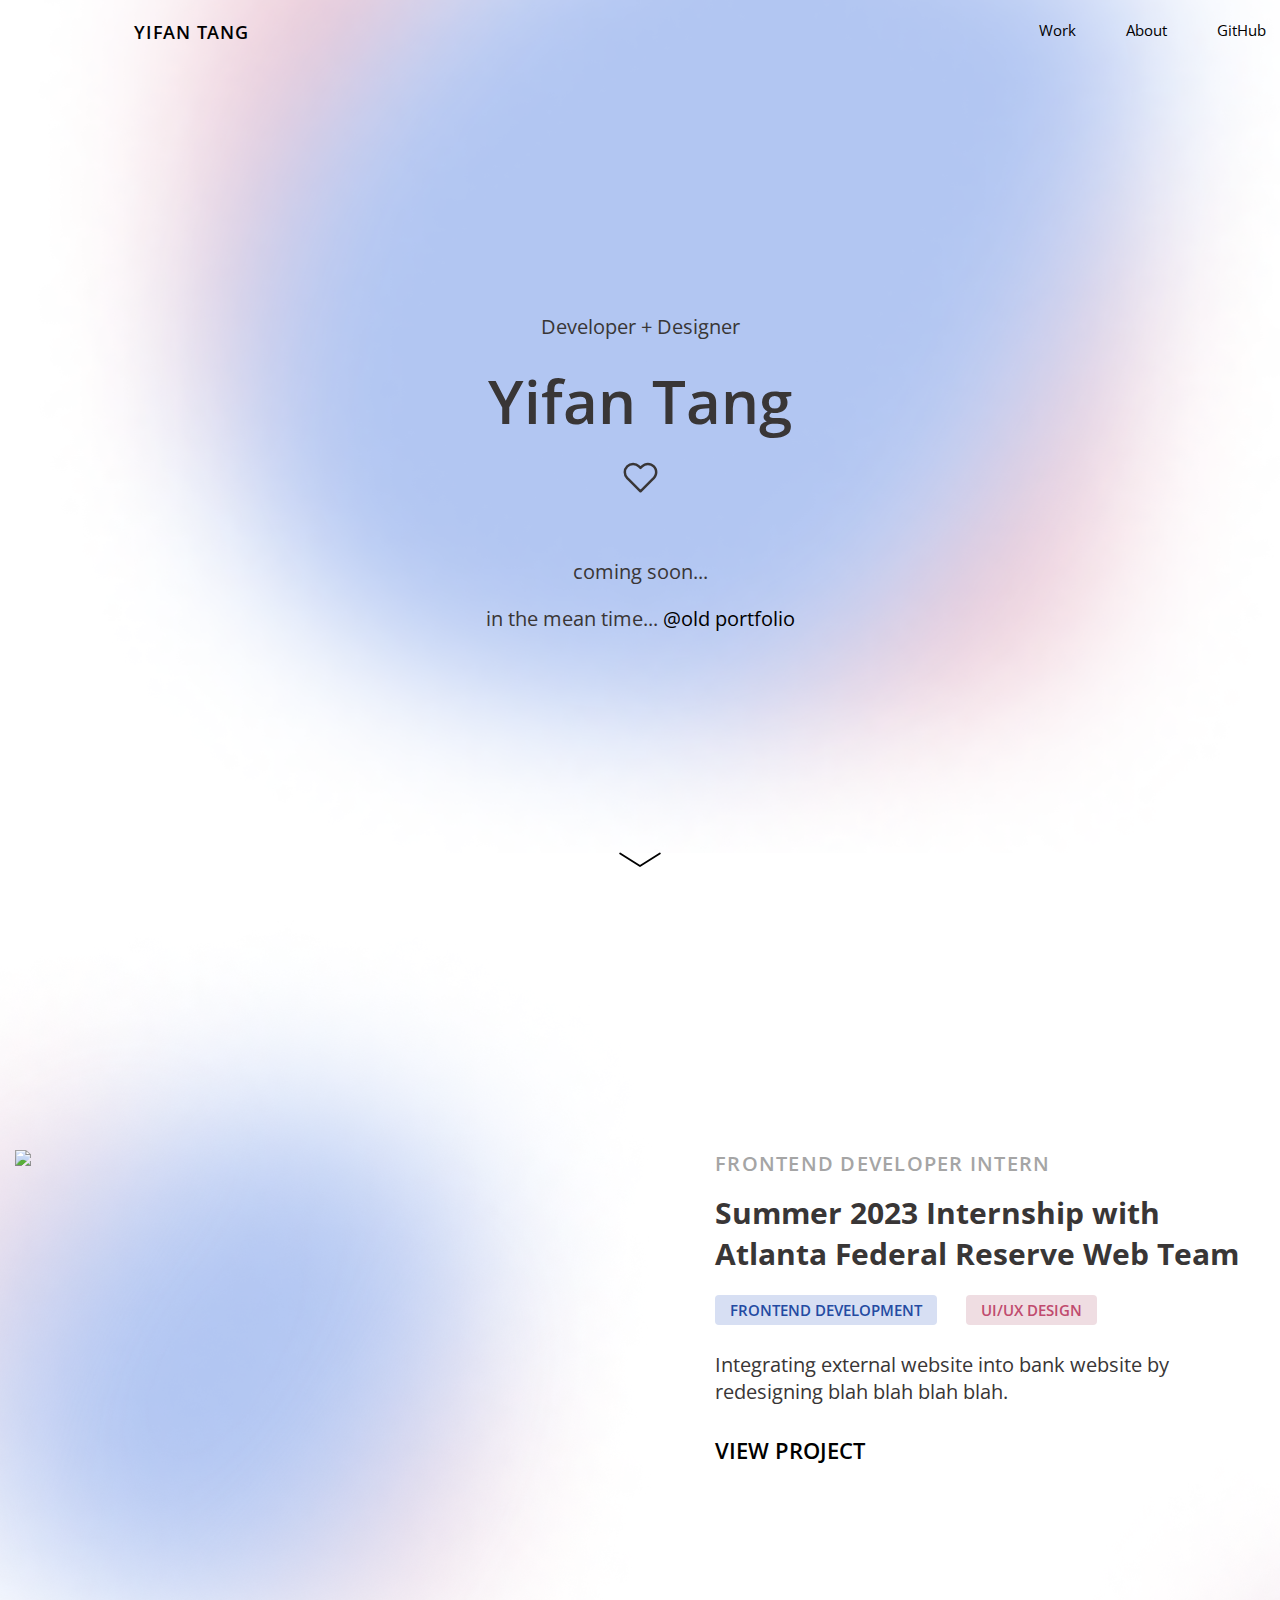
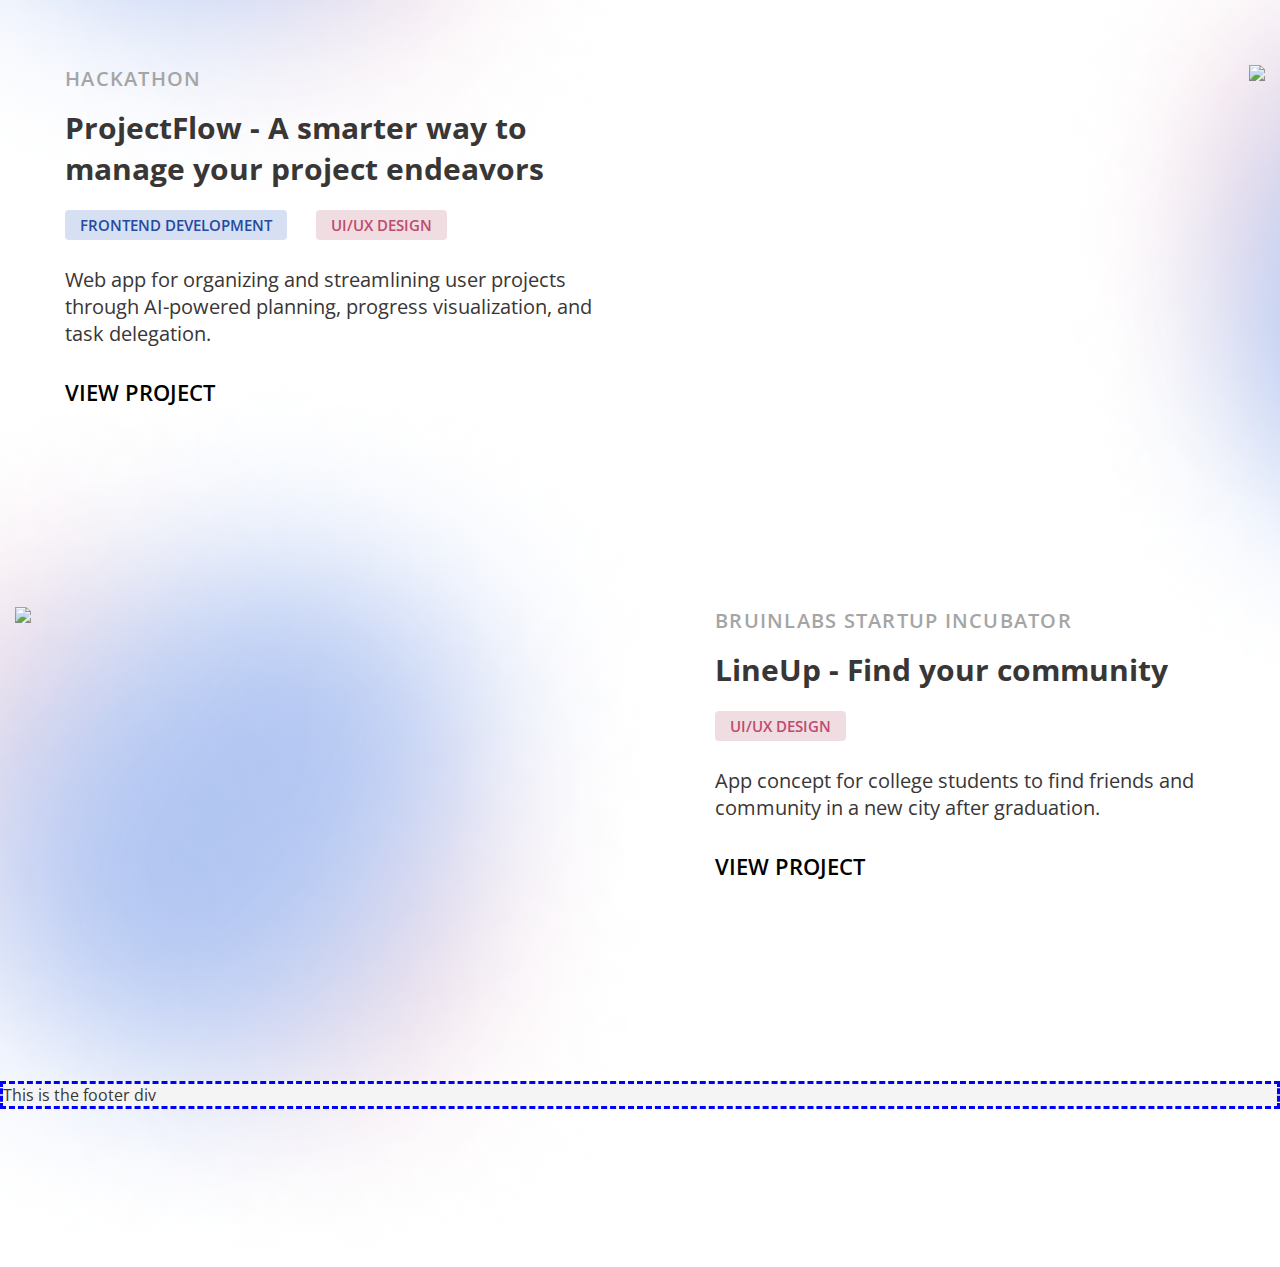
==== index.html @ b5b1c089 "Progress from RNY coffee work session" ====
<!DOCTYPE html>
<html lang="en">
  <head>
    <meta charset="utf-8" />
    <title>Yifan Tang &ndash; Portfolio</title>
    <link rel="stylesheet" href="/styles/global.css" />
    <link rel="stylesheet" href="/styles/index.css" />
    <link rel="preconnect" href="https://fonts.googleapis.com" />
    <link rel="preconnect" href="https://fonts.gstatic.com" crossorigin />
    <link
      href="https://fonts.googleapis.com/css2?family=Open+Sans:ital,wght@0,400;0,600;0,700;1,400;1,600;1,700&display=swap"
      rel="stylesheet"
    />
    <script src="scripts/index.js" defer></script>
  </head>
  <body>
    <header>
      <div id="header-full-name-div">
        <a href="">YIFAN TANG</a>
      </div>
      <nav id="header-nav">
        <a href="#work-section" class="js-scroll-link">Work</a>
        <a href="about.html">About</a>
        <a href="https://github.com/yifan441" target="_blank" rel="noopener">GitHub</a>
      </nav>
    </header>

    <main>
      <section id="landing-section">
        <div>
          <p>Developer + Designer</p>
          <p>Yifan Tang</p>
          <svg
            xmlns="http://www.w3.org/2000/svg"
            width="35"
            height="31"
            viewBox="0 0 35 31"
            fill="none"
          >
            <path
              d="M30.7604 4.3589C29.9943 3.59241 29.0846 2.98437 28.0835 2.56953C27.0823 2.15468 26.0092 1.94116 24.9254 1.94116C23.8417 1.94116 22.7686 2.15468 21.7674 2.56953C20.7662 2.98437 19.8566 3.59241 19.0904 4.3589L17.5004 5.9489L15.9104 4.3589C14.3629 2.81136 12.264 1.94196 10.0754 1.94196C7.88687 1.94196 5.78796 2.81136 4.24042 4.3589C2.69288 5.90644 1.82349 8.00535 1.82349 10.1939C1.82349 12.3824 2.69288 14.4814 4.24042 16.0289L5.83042 17.6189L17.5004 29.2889L29.1704 17.6189L30.7604 16.0289C31.5269 15.2628 32.135 14.3531 32.5498 13.3519C32.9646 12.3507 33.1782 11.2776 33.1782 10.1939C33.1782 9.11017 32.9646 8.03706 32.5498 7.03587C32.135 6.03468 31.5269 5.12503 30.7604 4.3589Z"
              stroke="#393636"
              stroke-width="2.5"
              stroke-linecap="round"
              stroke-linejoin="round"
            />
          </svg>
          <p>coming soon...</p>
          <p>
            in the mean time...
            <a href="https://yifant8.wixsite.com/portfolio" target="_blank">@old portfolio</a>
          </p>
        </div>
        <svg
          id="down-caret"
          xmlns="http://www.w3.org/2000/svg"
          width="60"
          height="60"
          viewBox="0 0 130 130"
          fill="none"
        >
          <path
            d="M22 51L65 78.041L108 51"
            stroke="black"
            stroke-width="4"
            stroke-linecap="round"
            stroke-linejoin="round"
          />
        </svg>
      </section>
      <section id="work-section">
        <!-- TODO: add a scroll back to top button -->
        <div class="project">
          <div class="project__image">
            <img src="https://fakeimg.pl/450x450/D9D9D9/909090" />
            <img src="assets/images/mini-landing-gradient.png" class="mini-gradient" />
          </div>
          <div class="project__description">
            <p>FRONTEND DEVELOPER INTERN</p>
            <h1>Summer 2023 Internship with Atlanta Federal Reserve Web Team</h1>
            <div class="attributes">
              <div class="attribute-tag purple">FRONTEND DEVELOPMENT</div>
              <div class="attribute-tag pink">UI/UX DESIGN</div>
            </div>
            <p>
              Integrating external website into bank website by redesigning blah blah blah blah.
            </p>
            <a href="" class="view-project-btn">VIEW PROJECT</a>
          </div>
        </div>
        <div class="project right">
          <div class="project__description">
            <p>HACKATHON</p>
            <h1>ProjectFlow - A smarter way to manage your project endeavors</h1>
            <div class="attributes">
              <div class="attribute-tag purple">FRONTEND DEVELOPMENT</div>
              <div class="attribute-tag pink">UI/UX DESIGN</div>
            </div>
            <p>
              Web app for organizing and streamlining user projects through AI-powered planning,
              progress visualization, and task delegation.
            </p>
            <a href="" class="view-project-btn">VIEW PROJECT</a>
          </div>
          <div class="project__image">
            <img src="https://fakeimg.pl/450x450/D9D9D9/909090" />
            <img src="assets/images/mini-landing-gradient.png" class="mini-gradient" />
          </div>
        </div>
        <div class="project">
          <div class="project__image">
            <img src="https://fakeimg.pl/450x450/D9D9D9/909090" />
            <img src="assets/images/mini-landing-gradient.png" class="mini-gradient" />
          </div>
          <div class="project__description">
            <p>BRUINLABS STARTUP INCUBATOR</p>
            <h1>LineUp - Find your community</h1>
            <div class="attributes">
              <div class="attribute-tag pink">UI/UX DESIGN</div>
            </div>
            <p>
              App concept for college students to find friends and community in a new city after
              graduation.
            </p>
            <a href="" class="view-project-btn">VIEW PROJECT</a>
          </div>
        </div>
      </section>
    </main>
    <footer>
      <div>This is the footer div</div>
    </footer>
  </body>
</html>
---- styles/global.css ----
/* || GENERAL STYLES */

a {
  text-decoration-color: transparent;
  text-underline-offset: 5px;
  color: black;
}

body {
  margin: 0;
  font-family: 'Open Sans', sans-serif;
  color: #393636;
}

img {
  display: block;
}

/* || LANDING IMAGE*/

body {
  /* background image */
  background-repeat: no-repeat;
  background-size: 100% auto;

  /* TODO: add media query for when screen size increases */

  /* Flex Container */
  display: flex;
  flex-direction: column;
}

/* || LANDING SECTION */

#landing-section {
  /* ensures landing section is always the same height as the screen */
  height: 95vh;
  box-sizing: border-box;
  margin-bottom: 200px;

  display: flex;
  flex-direction: column;
  justify-content: center;
  align-items: center;

  text-align: center;

  @media screen and (min-width: 1505px) {
    margin-bottom: 450px;
  }
}

/* || HEADER */

header {
  /* flex container */
  display: flex;
  justify-content: space-around;
  padding: 20px;
  font-size: 18px;

  height: 5vh;
  box-sizing: border-box;
  width: 1400px;
  margin-left: auto;
  margin-right: auto;
}

#header-full-name-div {
  margin-right: 40vw;
  font-weight: 600; /*idk if I want it slightly bolded*/
  letter-spacing: 0.75px;
}

#header-nav {
  display: flex;
  flex-direction: row;
}

#header-nav > a {
  margin-left: 50px;
  font-size: 15px;
  transition: text-decoration 0.4s ease;
}

#header-nav > a:hover {
  text-decoration-color: black;
}

/* || FOOTER */

footer {
  background-color: rgb(244, 244, 244);
  /* margin-top: auto; */
}

/* || MINI GRADIENT */

.mini-gradient {
  position: absolute;
  z-index: -1; /* Place the second image behind the container */
}
---- styles/index.css ----
/* || FOR TESTING PURPOSES ONLY */

/* header {
  border-style: dashed;
  border-color: blue;
}

header > div,
header > nav {
  border-style: dashed;
  border-color: green;
}

nav > a {
  border-style: dashed;
  border-color: yellow;
}

main {
  border-style: dashed;
  border-color: blue;
}

main > section {
  border-style: dashed;
  border-color: green;
}

#landing-section > div {
  border-style: dashed;
  border-color: yellow;
}

#landing-section > div > p {
  border-style: dashed;
  border-color: blue;
}

#landing-section > svg {
  border-style: dashed;
  border-color: yellow;
} */

footer {
  border-style: dashed;
  border-color: blue;
}

/* || LANDING IMAGE */
body {
  background-image: url(/assets/images/landing-gradient.png);
}

/* || LANDING SECTION */

#landing-section p {
  margin: 0;
  padding: 10px;
}

#landing-section svg {
  padding: 10px;
}

#landing-section > div > p:first-child {
  font-size: 20px;
  /* font-weight: 600; */
}

#landing-section > div > p:nth-child(2) {
  font-size: 60px;
  font-weight: 600;
}

#down-caret {
  position: absolute;
  bottom: 0%;
}

#landing-section > div > p:nth-child(4) {
  font-size: 20px;
  font-weight: 400;
  margin-top: 40px;
}
#landing-section > div > p:nth-child(5) {
  font-size: 20px;
  font-weight: 400;
}

#landing-section > div > p > a {
  font-size: 20px;
  font-weight: 400;
  text-underline-offset: 10px;
  transition: color, text-decoration 0.4s ease;
}

#landing-section > div > p > a:hover {
  text-decoration-color: rgba(0, 0, 0, 0.255);
  color: rgba(0, 0, 0, 0.69);
}

/* || WORK SECTION */

#work-section {
  padding-top: 50px;
}

.project {
  width: 1250px;
  display: flex;
  justify-content: space-between;
  margin-left: auto;
  margin-right: auto;

  margin-bottom: 200px;
  position: relative;
}

.project__image {
  position: relative;
  overflow: visible;
}

.project .mini-gradient {
  top: -240px; /* Adjust position as needed */
  left: -250px; /* Adjust position as needed */
  width: 900px; /* Adjust width as needed */
  height: 900px; /* Adjust height as needed */
}

.right .mini-gradient {
  left: -190px; /* Adjust position as needed */
  width: 750px; /* Adjust width as needed */
}

.project__description {
  width: 550px;
  display: flex;
  flex-direction: column;
  justify-content: center;
}

.right .project__description {
  padding-left: 50px;
}

.project__description > p:nth-of-type(1) {
  margin: 0 0 15px 0;

  color: #a5a5a5;
  font-size: 20px;
  font-weight: 600;
  letter-spacing: 1.25px;
}

.project__description > h1 {
  margin: 0 0 25px 0;

  font-size: 30px;
  font-weight: 700;
}

.attributes {
  margin-bottom: 30px;
}

.attribute-tag {
  width: auto;
  height: 45px;
  display: inline;
  padding: 5px 15px;
  margin-right: 25px;

  border-radius: 4px;

  font-family: 'Open Sans';
  font-size: 15px;
  font-style: normal;
  font-weight: 600;
  line-height: normal;
}

.attribute-tag.purple {
  color: #244ba2;
  background: #d7dff3;
}

.attribute-tag.pink {
  color: #c04b6e;
  background: #efdde2;
}

.project__description > p:nth-of-type(2) {
  margin: 0 0 30px 0;
  font-size: 20px;
}

.view-project-btn {
  font-size: 22px;
  font-weight: 600;
}

.view-project-btn:hover {
  text-decoration-color: rgba(19, 52, 121, 0.5);
  color: rgba(19, 52, 121, 0.69);
  transition: color, text-decoration 0.4s ease;
}
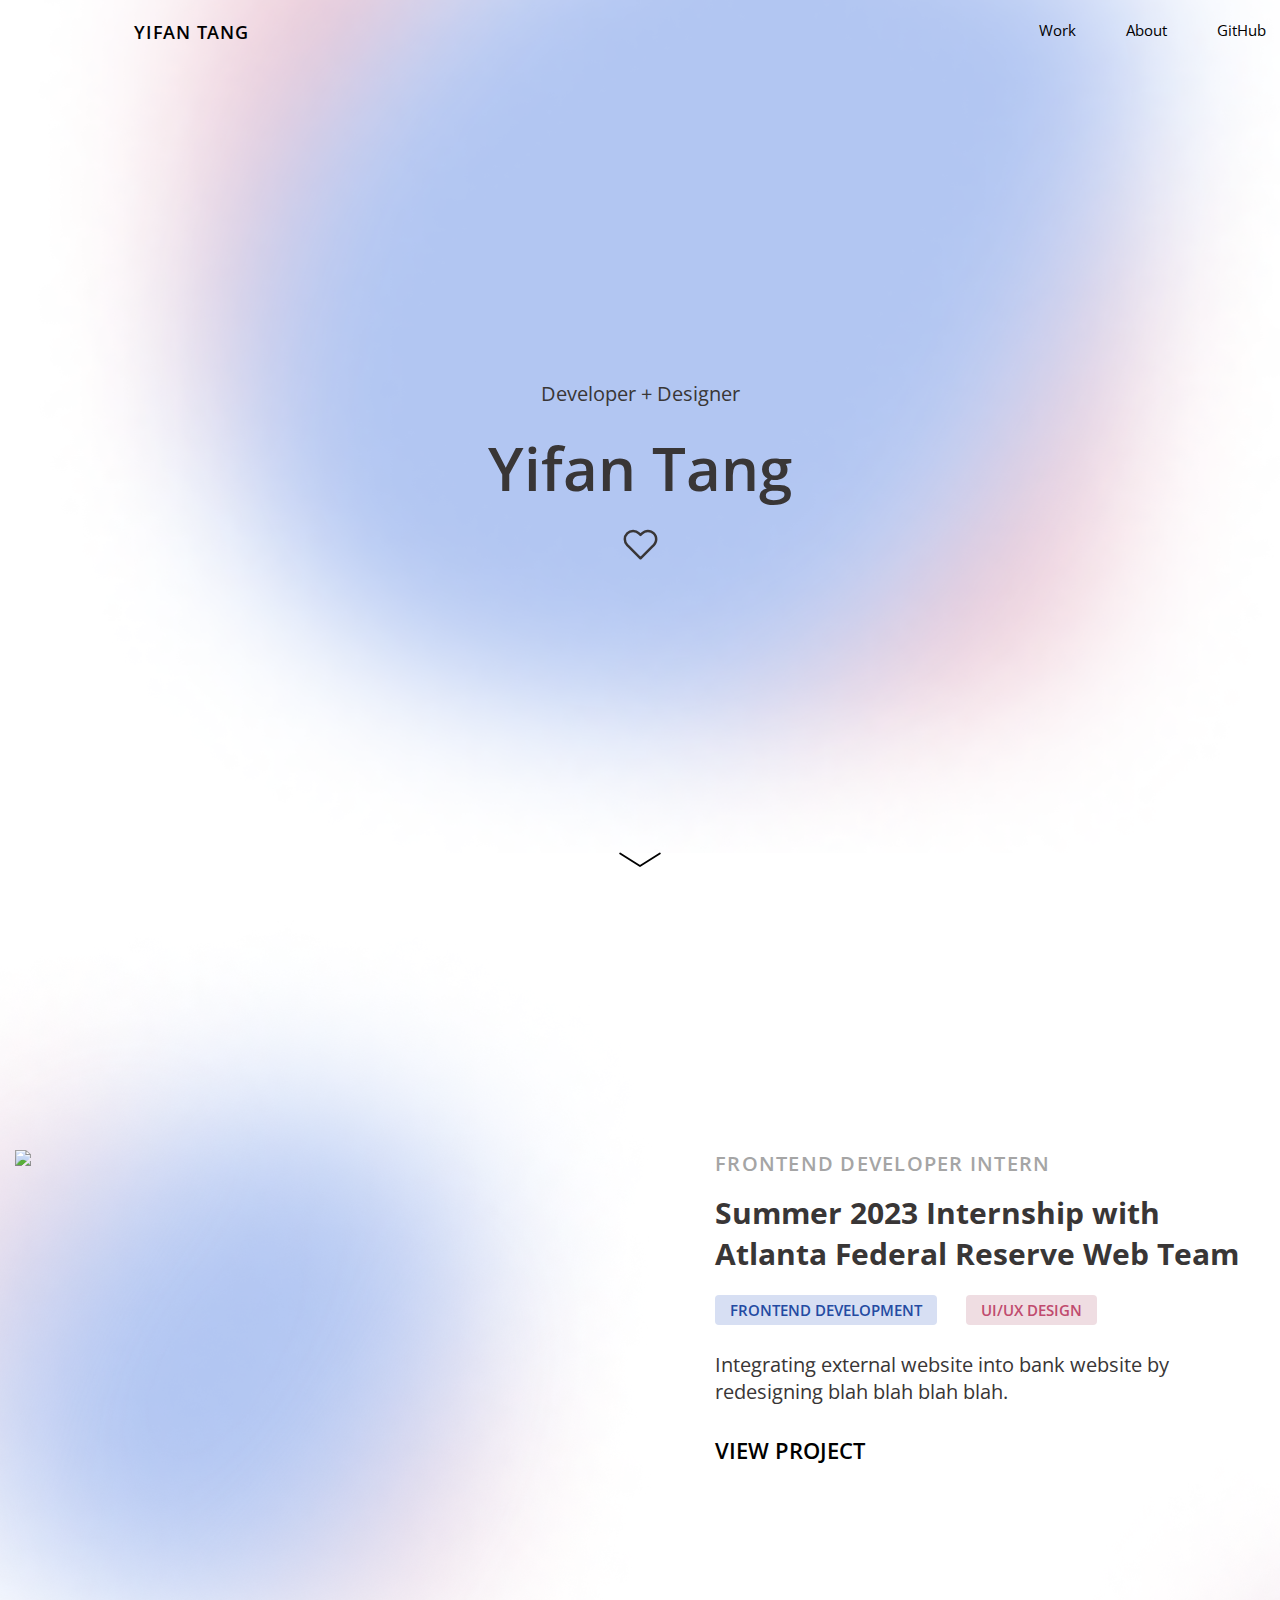
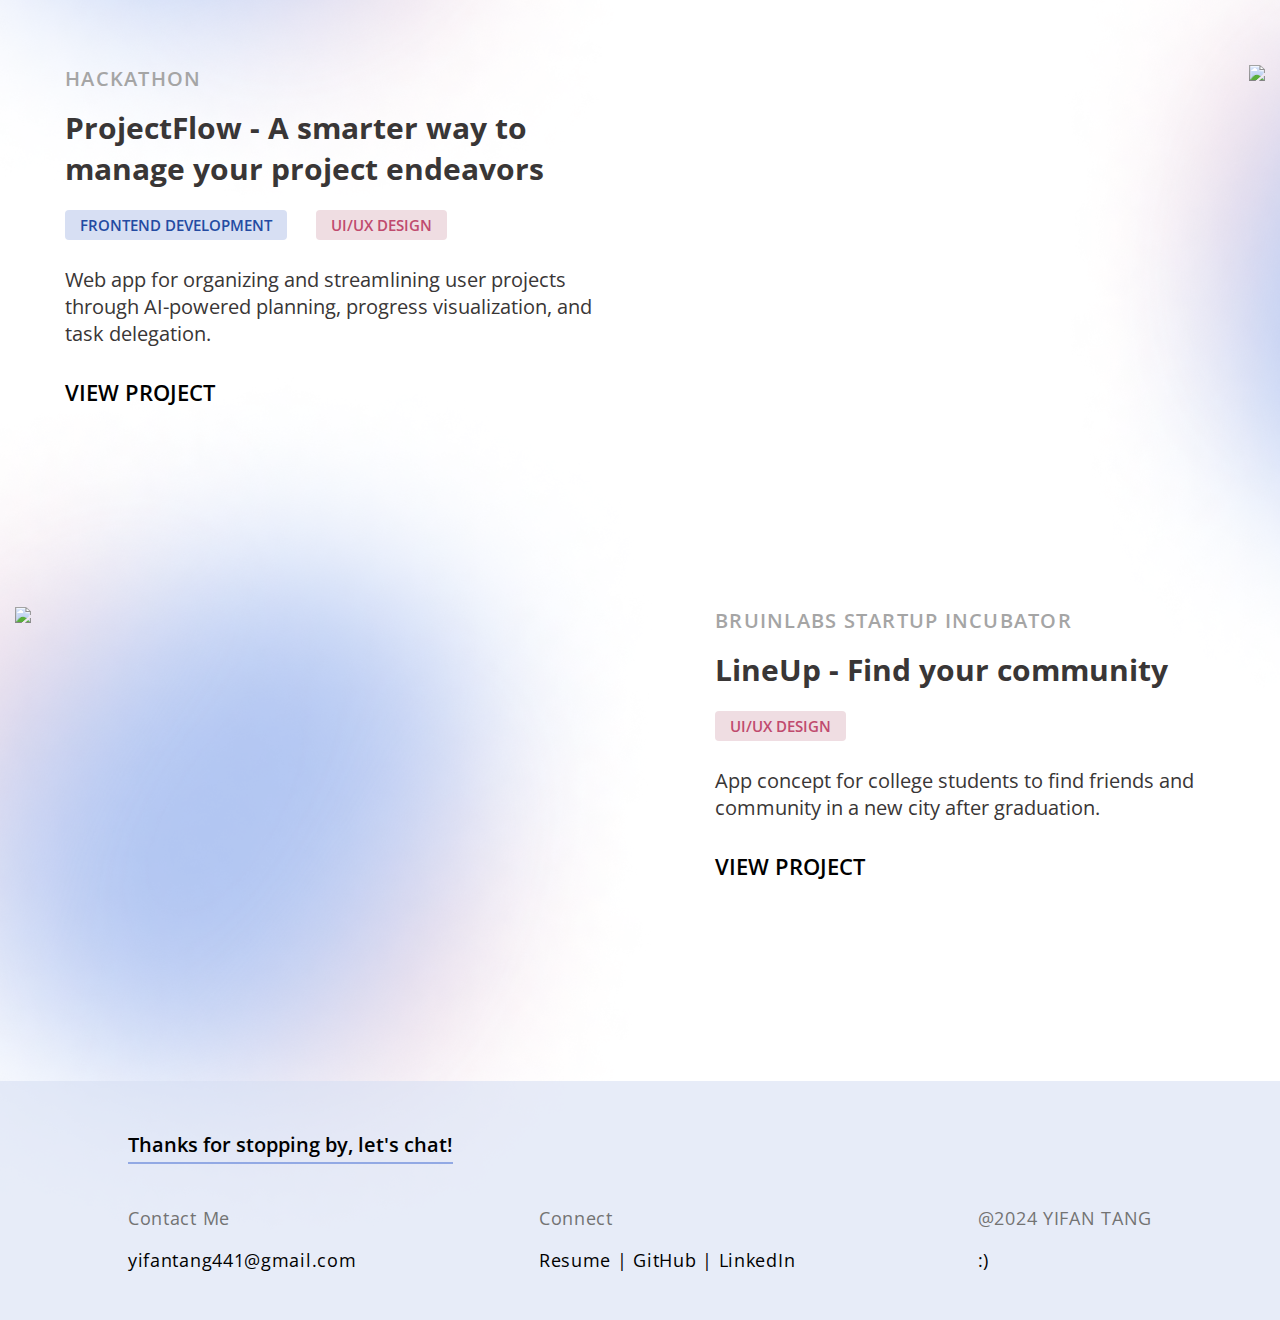
==== commit d0614ac2: "Added footer" ====
--- a/index.html
+++ b/index.html
@@ -16,7 +16,7 @@
   <body>
     <header>
       <div id="header-full-name-div">
-        <a href="">YIFAN TANG</a>
+        <a href=".">YIFAN TANG</a>
       </div>
       <nav id="header-nav">
         <a href="#work-section" class="js-scroll-link">Work</a>
@@ -45,11 +45,6 @@
               stroke-linejoin="round"
             />
           </svg>
-          <p>coming soon...</p>
-          <p>
-            in the mean time...
-            <a href="https://yifant8.wixsite.com/portfolio" target="_blank">@old portfolio</a>
-          </p>
         </div>
         <svg
           id="down-caret"
@@ -128,7 +123,27 @@
       </section>
     </main>
     <footer>
-      <div>This is the footer div</div>
+      <p>Thanks for stopping by, let's chat!</p>
+      <div class="info-blocks">
+        <div>
+          <p>Contact Me</p>
+          <p>yifantang441@gmail.com</p>
+        </div>
+        <div>
+          <p>Connect</p>
+          <p>
+            <a href="" target="_blank" rel="noopener">Resume</a> |
+            <a href="https://github.com/yifan441" target="_blank" rel="noopener">GitHub</a> |
+            <a href="https://www.linkedin.com/in/yifan-tang/" target="_blank" rel="noopener"
+              >LinkedIn</a
+            >
+          </p>
+        </div>
+        <div>
+          <p>@2024 YIFAN TANG</p>
+          <p>:&#41;</p>
+        </div>
+      </div>
     </footer>
   </body>
 </html>
--- a/styles/global.css
+++ b/styles/global.css
@@ -90,8 +90,53 @@
 /* || FOOTER */
 
 footer {
-  background-color: rgb(244, 244, 244);
-  /* margin-top: auto; */
+  background-color: rgba(215, 223, 243, 0.6);
+  padding: 30px 10% 30px 10%;
+
+  @media screen and (min-width: 1505px) {
+    padding: 0 18% 0 18%;
+  }
+}
+
+footer > p {
+  margin-bottom: 30px;
+
+  color: black;
+  font-size: 20px;
+  font-weight: 600;
+
+  text-decoration: underline;
+  text-decoration-color: #92a9e4;
+  text-decoration-thickness: 2px;
+  text-underline-offset: 10px;
+}
+
+footer .info-blocks {
+  display: flex;
+  justify-content: space-between;
+}
+
+footer .info-blocks > div > p:nth-child(1) {
+  color: #737373;
+  font-size: 18px;
+  font-weight: 400;
+  letter-spacing: 0.7px;
+}
+
+footer .info-blocks > div > p:nth-child(2) {
+  color: #000;
+  font-size: 18px;
+  font-weight: 400;
+  letter-spacing: 0.7px;
+}
+
+footer a {
+  transition: color, text-decoration 0.4s ease;
+}
+
+footer a:hover {
+  text-decoration-color: #92a9e4;
+  color: #6881c1;
 }
 
 /* || MINI GRADIENT */
--- a/styles/index.css
+++ b/styles/index.css
@@ -41,10 +41,10 @@
   border-color: yellow;
 } */
 
-footer {
-  border-style: dashed;
-  border-color: blue;
-}
+/* footer {
+  border-style: dashed;
+  border-color: blue;
+} */
 
 /* || LANDING IMAGE */
 body {
@@ -198,10 +198,11 @@
 .view-project-btn {
   font-size: 22px;
   font-weight: 600;
+
+  transition: color, text-decoration 0.4s ease;
 }
 
 .view-project-btn:hover {
   text-decoration-color: rgba(19, 52, 121, 0.5);
   color: rgba(19, 52, 121, 0.69);
-  transition: color, text-decoration 0.4s ease;
-}
+}
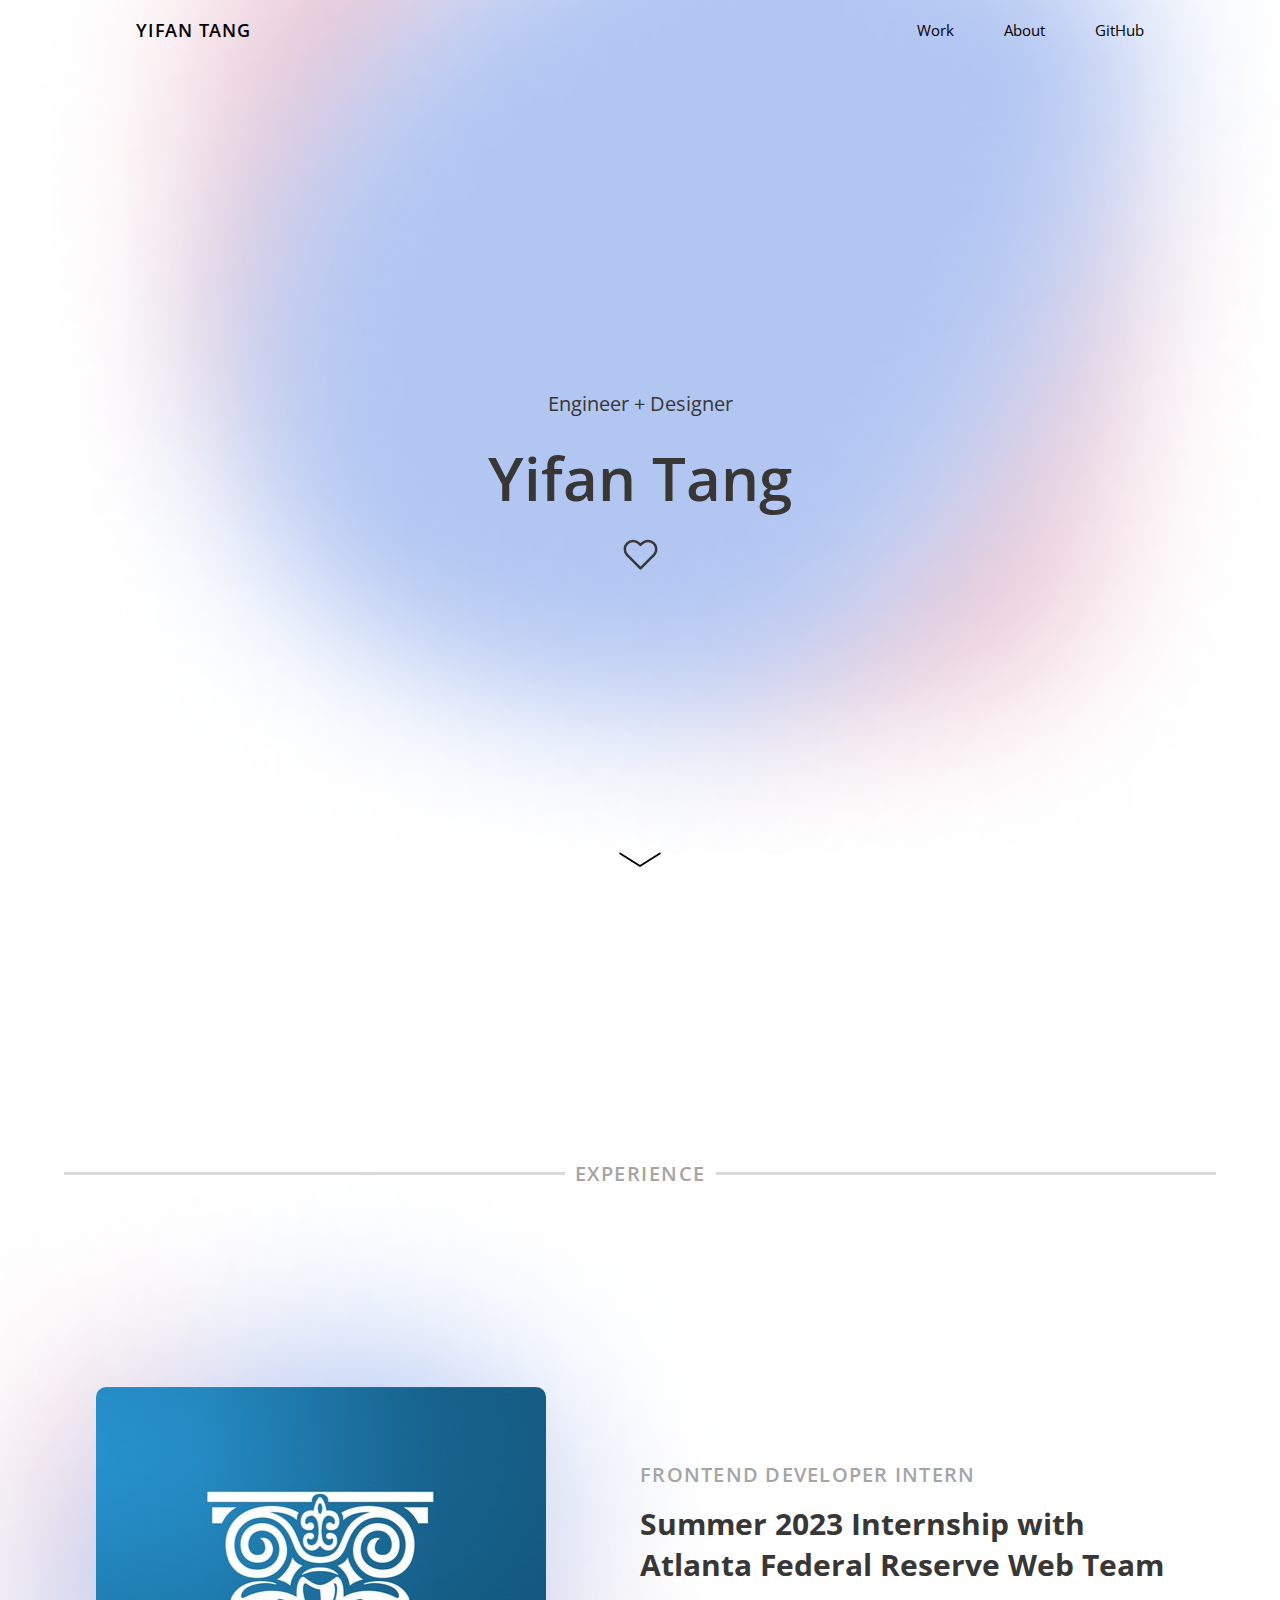
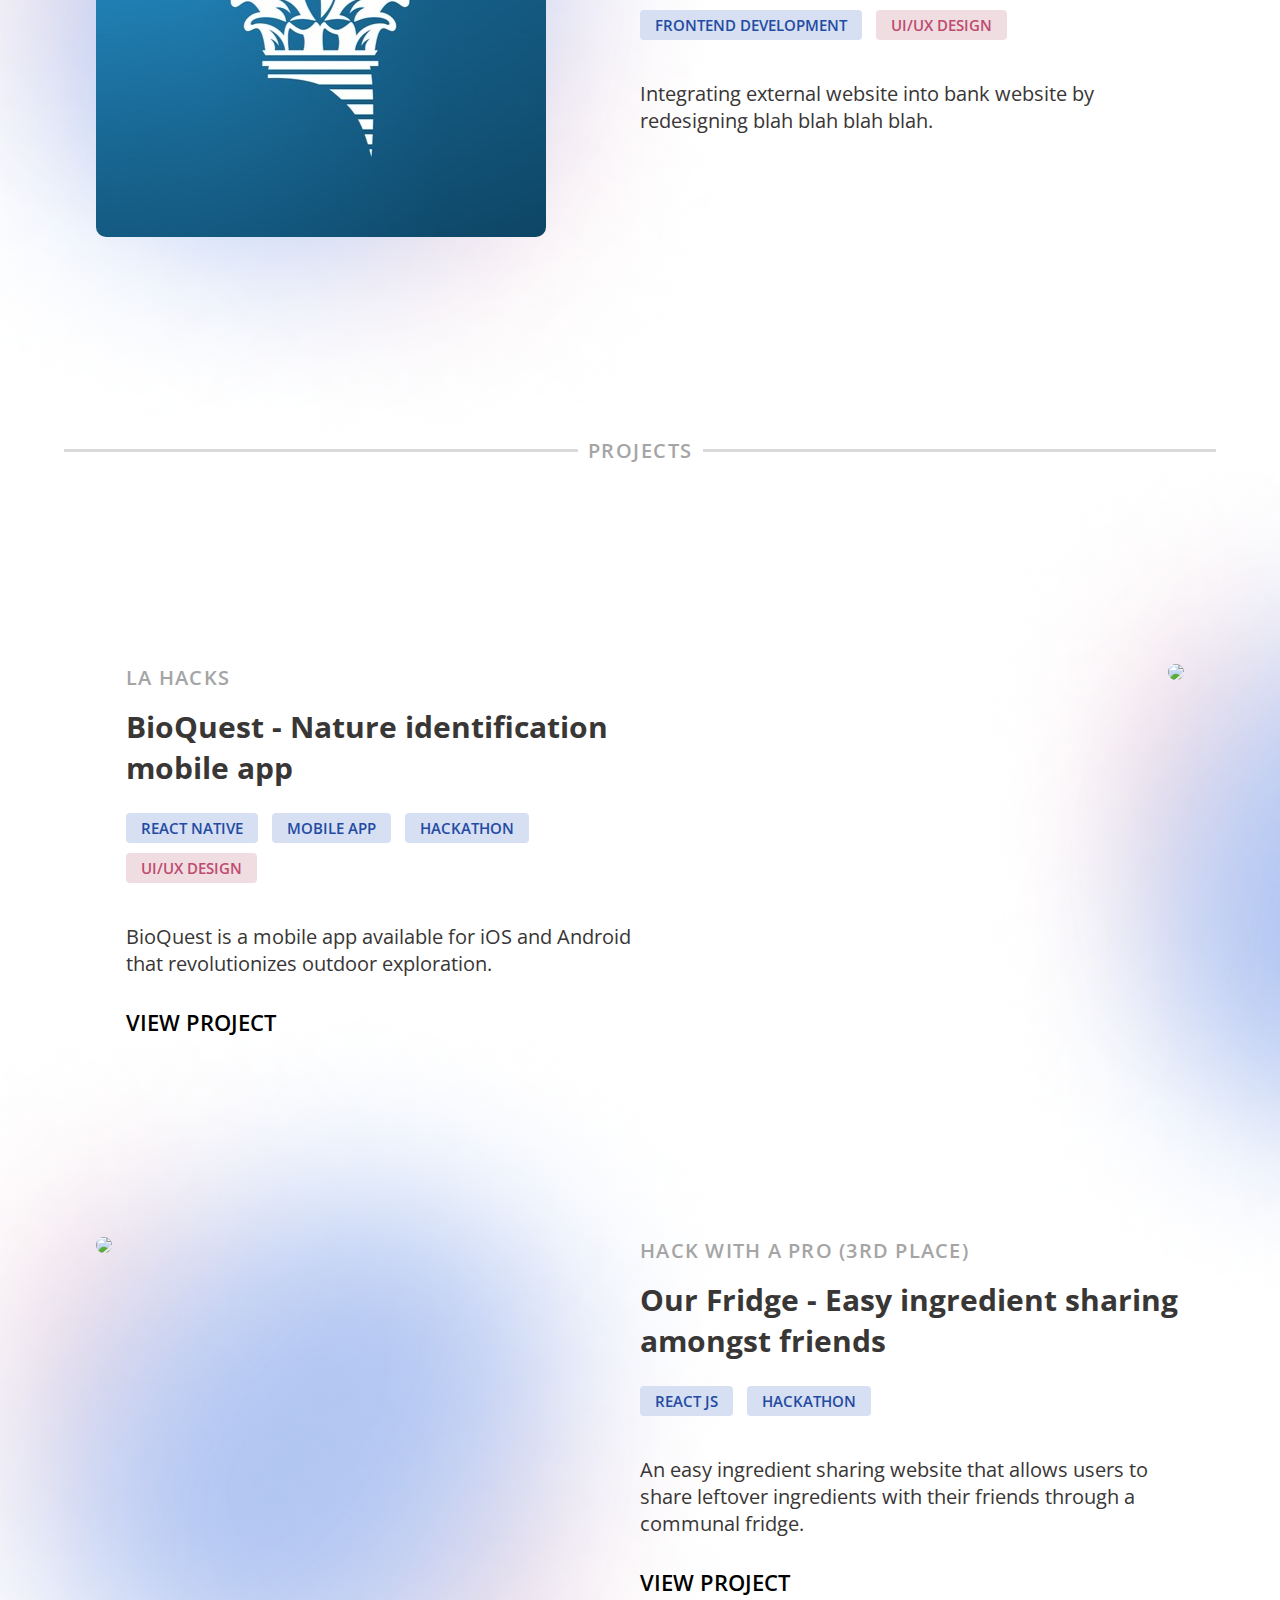
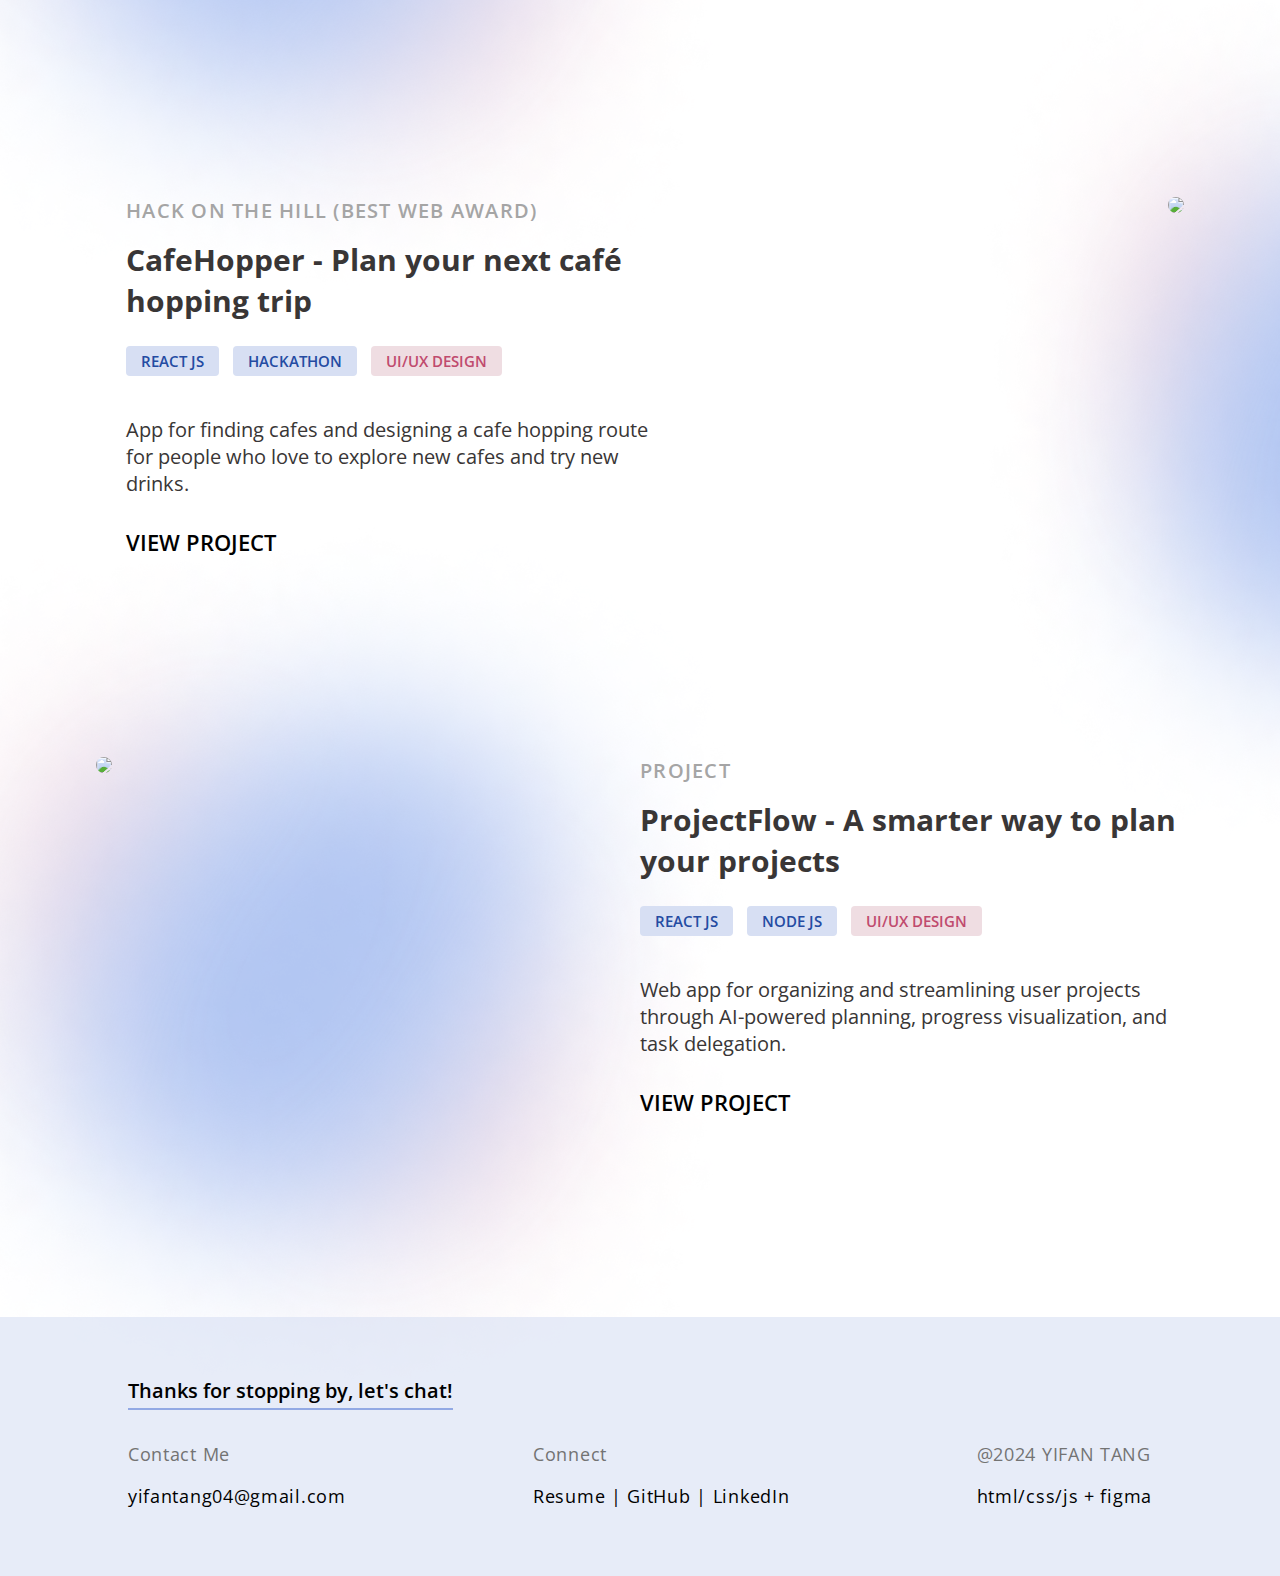
==== commit e8d093c9: "Changes" ====
--- a/index.html
+++ b/index.html
@@ -28,7 +28,7 @@
     <main>
       <section id="landing-section">
         <div>
-          <p>Developer + Designer</p>
+          <p>Engineer + Designer</p>
           <p>Yifan Tang</p>
           <svg
             xmlns="http://www.w3.org/2000/svg"
@@ -65,9 +65,19 @@
       </section>
       <section id="work-section">
         <!-- TODO: add a scroll back to top button -->
+        <div class="word-divider-div">
+          <hr />
+          <span>EXPERIENCE</span>
+          <hr />
+        </div>
         <div class="project">
           <div class="project__image">
-            <img src="https://fakeimg.pl/450x450/D9D9D9/909090" />
+            <img
+              src="assets/images/atlanta-fed-logo.jpg"
+              width="450"
+              height="450"
+              alt="Federal Reserve Bank of Atlanta Logo"
+            />
             <img src="assets/images/mini-landing-gradient.png" class="mini-gradient" />
           </div>
           <div class="project__description">
@@ -80,15 +90,85 @@
             <p>
               Integrating external website into bank website by redesigning blah blah blah blah.
             </p>
-            <a href="" class="view-project-btn">VIEW PROJECT</a>
-          </div>
+            <!-- <a href="" class="view-project-btn">VIEW PROJECT</a> -->
+          </div>
+        </div>
+        <div class="word-divider-div">
+          <hr />
+          <span>PROJECTS</span>
+          <hr />
         </div>
         <div class="project right">
           <div class="project__description">
-            <p>HACKATHON</p>
-            <h1>ProjectFlow - A smarter way to manage your project endeavors</h1>
-            <div class="attributes">
-              <div class="attribute-tag purple">FRONTEND DEVELOPMENT</div>
+            <p>LA HACKS</p>
+            <h1>BioQuest - Nature identification mobile app</h1>
+            <div class="attributes">
+              <div class="attribute-tag purple">REACT NATIVE</div>
+              <div class="attribute-tag purple">MOBILE APP</div>
+              <div class="attribute-tag purple">HACKATHON</div>
+              <div class="attribute-tag pink">UI/UX DESIGN</div>
+            </div>
+            <p>
+              BioQuest is a mobile app available for iOS and Android that revolutionizes outdoor
+              exploration.
+            </p>
+            <a href="" class="view-project-btn">VIEW PROJECT</a>
+          </div>
+          <div class="project__image">
+            <img src="https://fakeimg.pl/450x450/D9D9D9/909090" />
+            <img src="assets/images/mini-landing-gradient.png" class="mini-gradient" />
+          </div>
+        </div>
+        <div class="project">
+          <div class="project__image">
+            <img src="https://fakeimg.pl/450x450/D9D9D9/909090" />
+            <img src="assets/images/mini-landing-gradient.png" class="mini-gradient" />
+          </div>
+          <div class="project__description">
+            <p>HACK WITH A PRO (3RD PLACE)</p>
+            <h1>Our Fridge - Easy ingredient sharing amongst friends</h1>
+            <div class="attributes">
+              <div class="attribute-tag purple">REACT JS</div>
+              <div class="attribute-tag purple">HACKATHON</div>
+            </div>
+            <p>
+              An easy ingredient sharing website that allows users to share leftover ingredients
+              with their friends through a communal fridge.
+            </p>
+            <a href="" class="view-project-btn">VIEW PROJECT</a>
+          </div>
+        </div>
+        <div class="project right">
+          <div class="project__description">
+            <p>HACK ON THE HILL (BEST WEB AWARD)</p>
+            <h1>CafeHopper - Plan your next café hopping trip</h1>
+            <div class="attributes">
+              <div class="attribute-tag purple">REACT JS</div>
+              <div class="attribute-tag purple">HACKATHON</div>
+              <div class="attribute-tag pink">UI/UX DESIGN</div>
+            </div>
+            <p>
+              App for finding cafes and designing a cafe hopping route for people who love to
+              explore new cafes and try new drinks.
+            </p>
+            <a href="" class="view-project-btn">VIEW PROJECT</a>
+          </div>
+          <div class="project__image">
+            <img src="https://fakeimg.pl/450x450/D9D9D9/909090" />
+            <img src="assets/images/mini-landing-gradient.png" class="mini-gradient" />
+          </div>
+        </div>
+        <div class="project">
+          <div class="project__image">
+            <img src="https://fakeimg.pl/450x450/D9D9D9/909090" />
+            <img src="assets/images/mini-landing-gradient.png" class="mini-gradient" />
+          </div>
+          <div class="project__description">
+            <p>PROJECT</p>
+            <h1>ProjectFlow - A smarter way to plan your projects</h1>
+            <div class="attributes">
+              <div class="attribute-tag purple">REACT JS</div>
+              <div class="attribute-tag purple">NODE JS</div>
               <div class="attribute-tag pink">UI/UX DESIGN</div>
             </div>
             <p>
@@ -97,16 +177,8 @@
             </p>
             <a href="" class="view-project-btn">VIEW PROJECT</a>
           </div>
-          <div class="project__image">
-            <img src="https://fakeimg.pl/450x450/D9D9D9/909090" />
-            <img src="assets/images/mini-landing-gradient.png" class="mini-gradient" />
-          </div>
-        </div>
-        <div class="project">
-          <div class="project__image">
-            <img src="https://fakeimg.pl/450x450/D9D9D9/909090" />
-            <img src="assets/images/mini-landing-gradient.png" class="mini-gradient" />
-          </div>
+        </div>
+        <!-- <div class="project right">
           <div class="project__description">
             <p>BRUINLABS STARTUP INCUBATOR</p>
             <h1>LineUp - Find your community</h1>
@@ -119,7 +191,11 @@
             </p>
             <a href="" class="view-project-btn">VIEW PROJECT</a>
           </div>
-        </div>
+          <div class="project__image">
+            <img src="https://fakeimg.pl/450x450/D9D9D9/909090" />
+            <img src="assets/images/mini-landing-gradient.png" class="mini-gradient" />
+          </div>
+        </div> -->
       </section>
     </main>
     <footer>
@@ -127,7 +203,7 @@
       <div class="info-blocks">
         <div>
           <p>Contact Me</p>
-          <p>yifantang441@gmail.com</p>
+          <p>yifantang04@gmail.com</p>
         </div>
         <div>
           <p>Connect</p>
@@ -141,7 +217,7 @@
         </div>
         <div>
           <p>@2024 YIFAN TANG</p>
-          <p>:&#41;</p>
+          <p>html/css/js + figma</p>
         </div>
       </div>
     </footer>
--- a/styles/global.css
+++ b/styles/global.css
@@ -56,14 +56,19 @@
   /* flex container */
   display: flex;
   justify-content: space-around;
-  padding: 20px;
+  align-items: center;
+  box-sizing: border-box;
+
+  height: 5vh;
+  width: 90%;
+  max-width: 1400px;
+  padding: 25px 20px;
+  margin: 5px auto 0 auto;
+
   font-size: 18px;
 
-  height: 5vh;
-  box-sizing: border-box;
-  width: 1400px;
-  margin-left: auto;
-  margin-right: auto;
+  /* background: rgba(255, 255, 255, 0.4); */
+  border-radius: 10px;
 }
 
 #header-full-name-div {
@@ -99,8 +104,6 @@
 }
 
 footer > p {
-  margin-bottom: 30px;
-
   color: black;
   font-size: 20px;
   font-weight: 600;
@@ -111,9 +114,14 @@
   text-underline-offset: 10px;
 }
 
+footer > p {
+  margin-top: 30px;
+}
+
 footer .info-blocks {
   display: flex;
   justify-content: space-between;
+  margin-bottom: 20px;
 }
 
 footer .info-blocks > div > p:nth-child(1) {
--- a/styles/index.css
+++ b/styles/index.css
@@ -105,20 +105,49 @@
   padding-top: 50px;
 }
 
+.word-divider-div {
+  display: flex;
+  align-items: center;
+  width: 90%;
+  max-width: 1600px;
+  margin: 0 auto 0 auto;
+  gap: 10px;
+}
+
+.word-divider-div > hr {
+  flex-grow: 1;
+  border: 0;
+  border-top: 3px solid #dadada;
+}
+
+.word-divider-div span {
+  color: #a5a5a5;
+  font-size: 20px;
+  font-weight: 600;
+  letter-spacing: 1.5px;
+}
+
 .project {
-  width: 1250px;
+  width: 85%;
+  max-width: 1250px;
   display: flex;
   justify-content: space-between;
-  margin-left: auto;
-  margin-right: auto;
-
-  margin-bottom: 200px;
+
+  margin: 0 auto 200px auto;
   position: relative;
+}
+
+.word-divider-div + .project {
+  margin: 200px auto 200px auto;
 }
 
 .project__image {
   position: relative;
   overflow: visible;
+}
+
+.project__image > img {
+  border-radius: 10px;
 }
 
 .project .mini-gradient {
@@ -134,14 +163,15 @@
 }
 
 .project__description {
-  width: 550px;
+  width: 50%;
+  max-width: 650px;
   display: flex;
   flex-direction: column;
   justify-content: center;
 }
 
 .right .project__description {
-  padding-left: 50px;
+  padding-left: 30px;
 }
 
 .project__description > p:nth-of-type(1) {
@@ -166,10 +196,10 @@
 
 .attribute-tag {
   width: auto;
-  height: 45px;
-  display: inline;
+  height: auto;
+  display: inline-block;
   padding: 5px 15px;
-  margin-right: 25px;
+  margin: auto 10px 10px auto;
 
   border-radius: 4px;
 
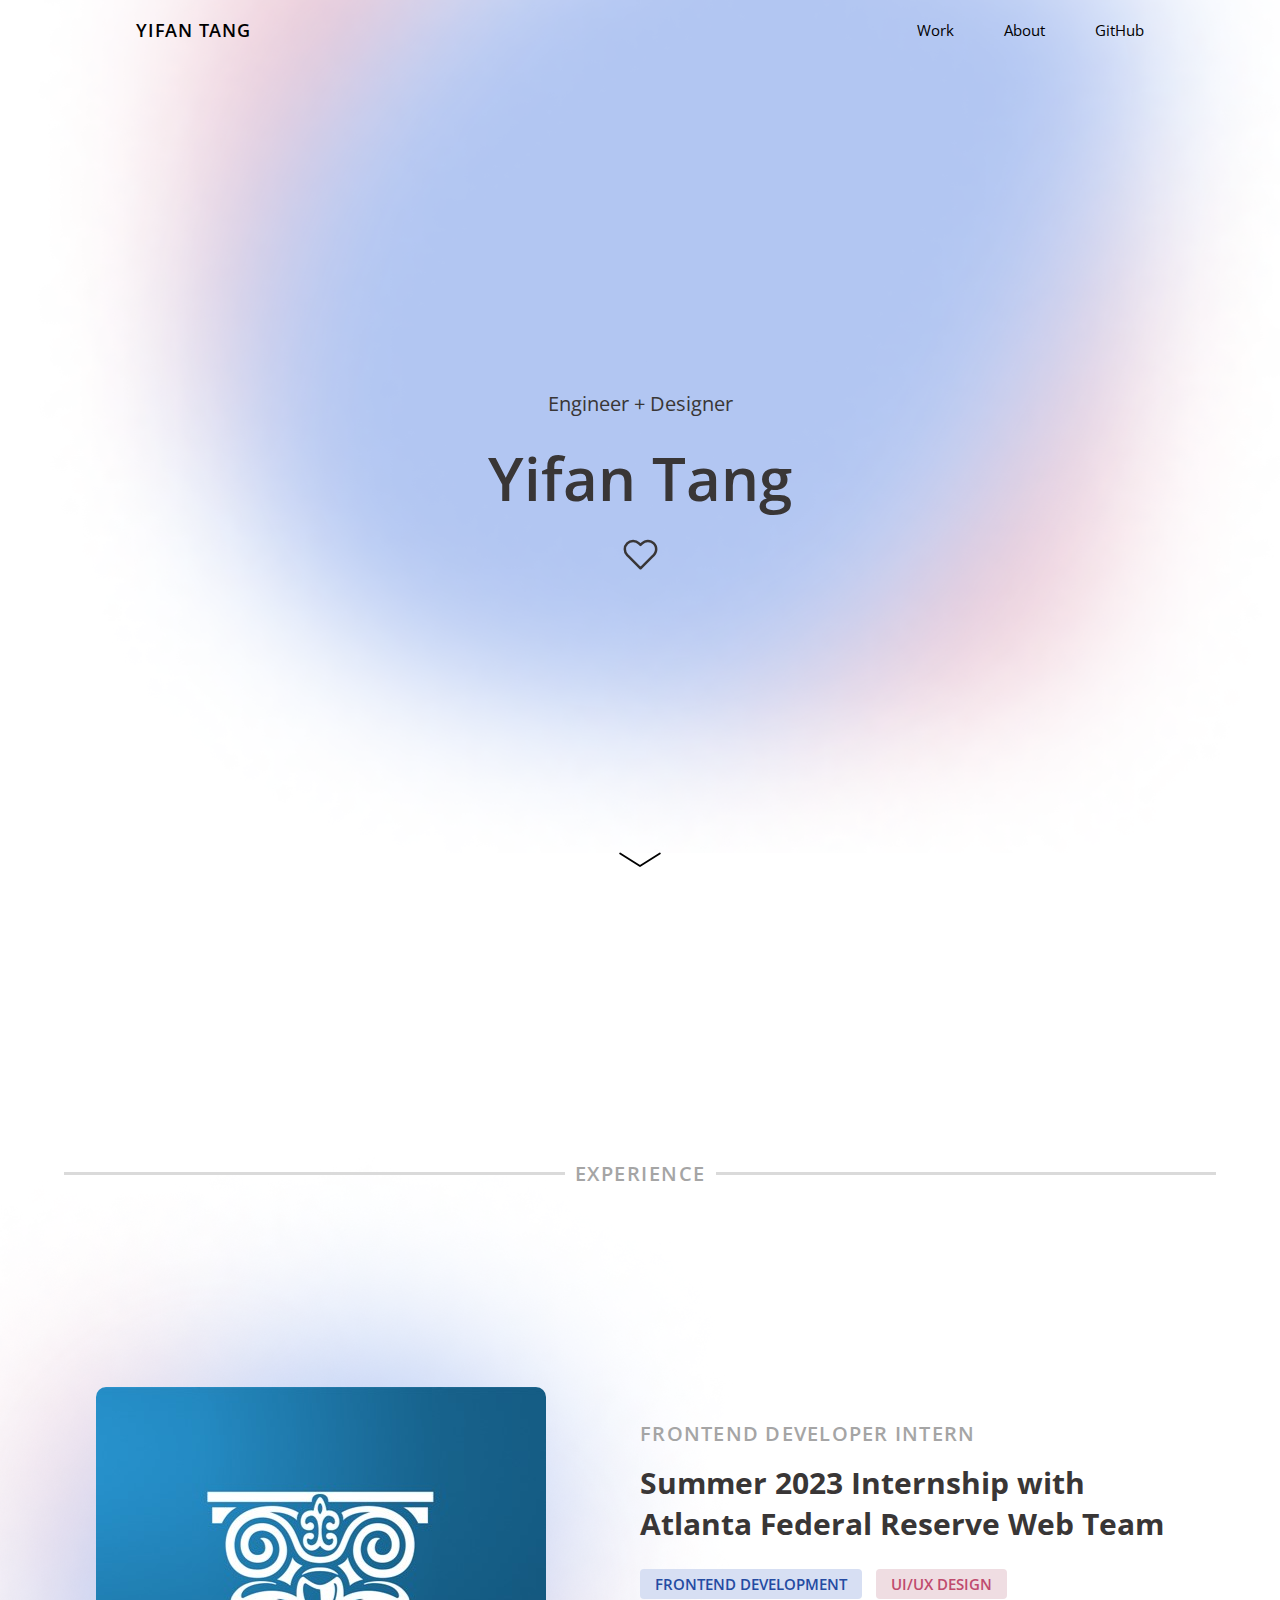
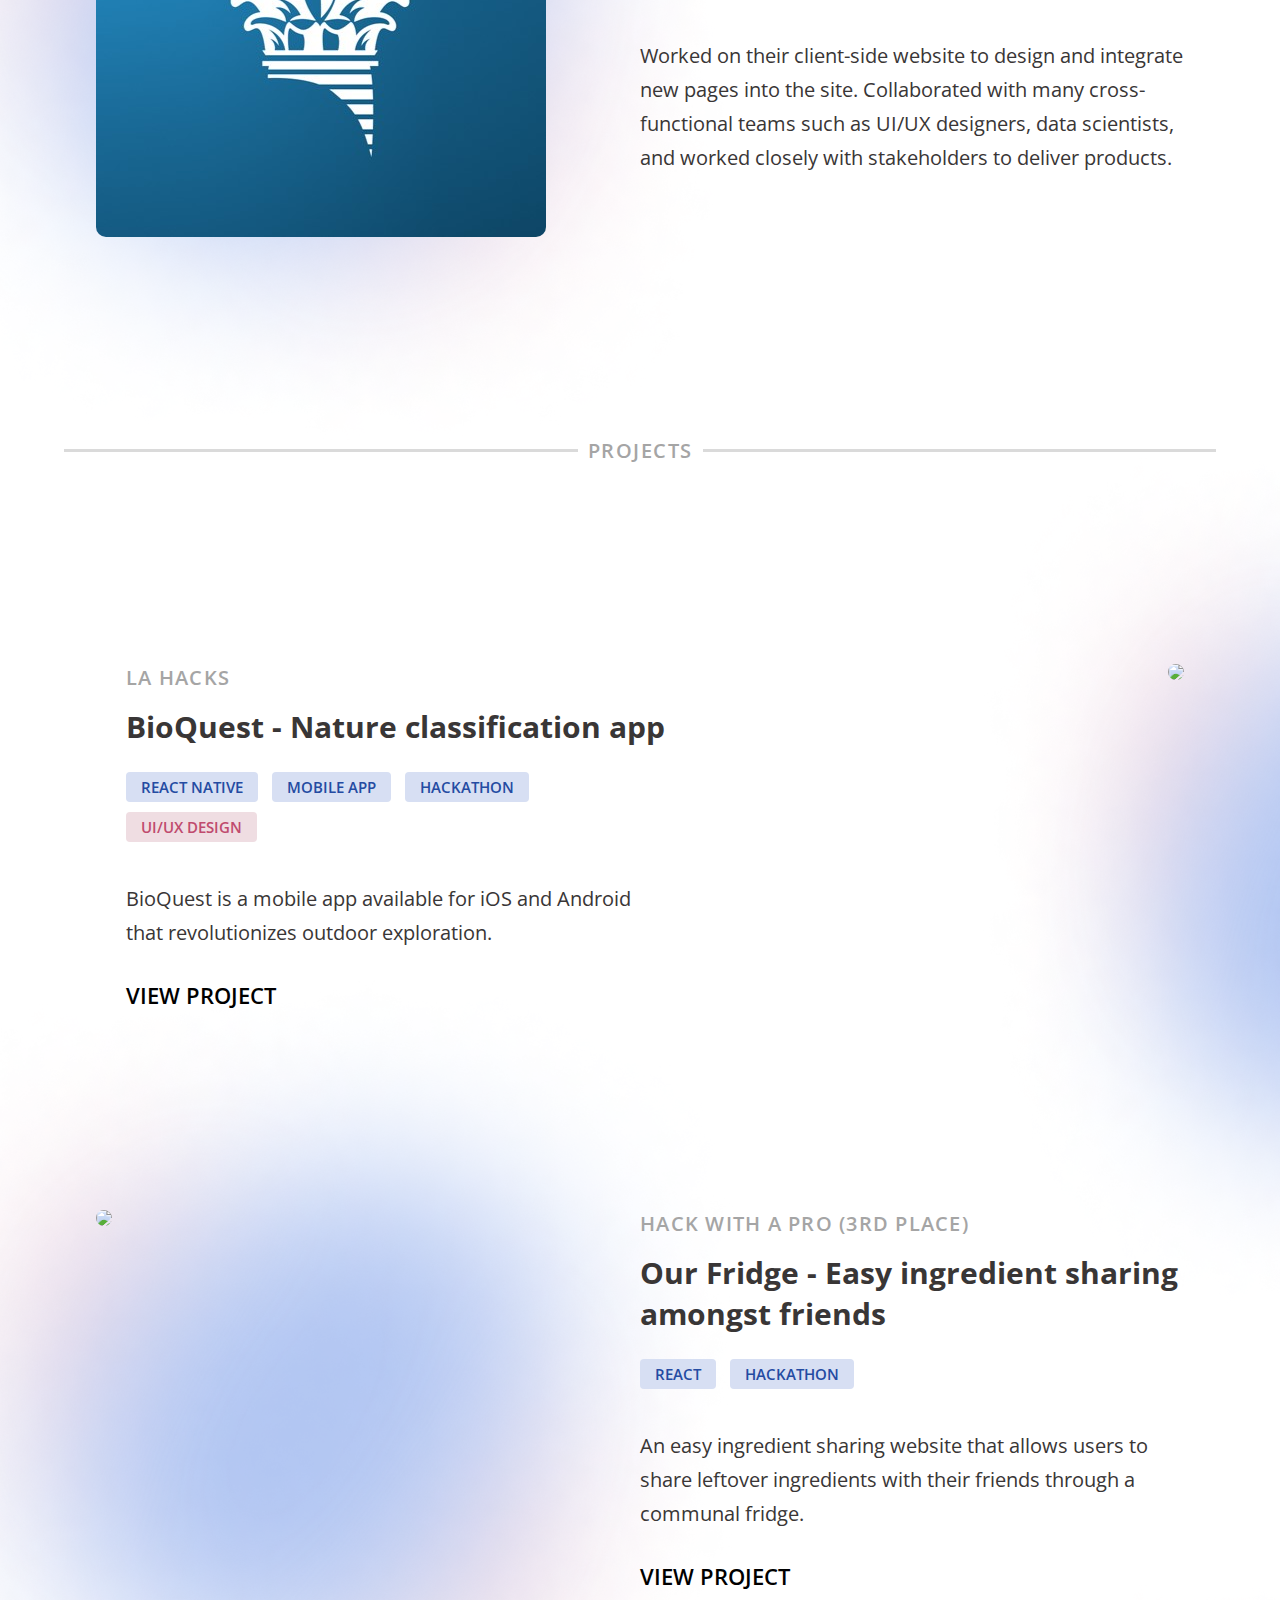
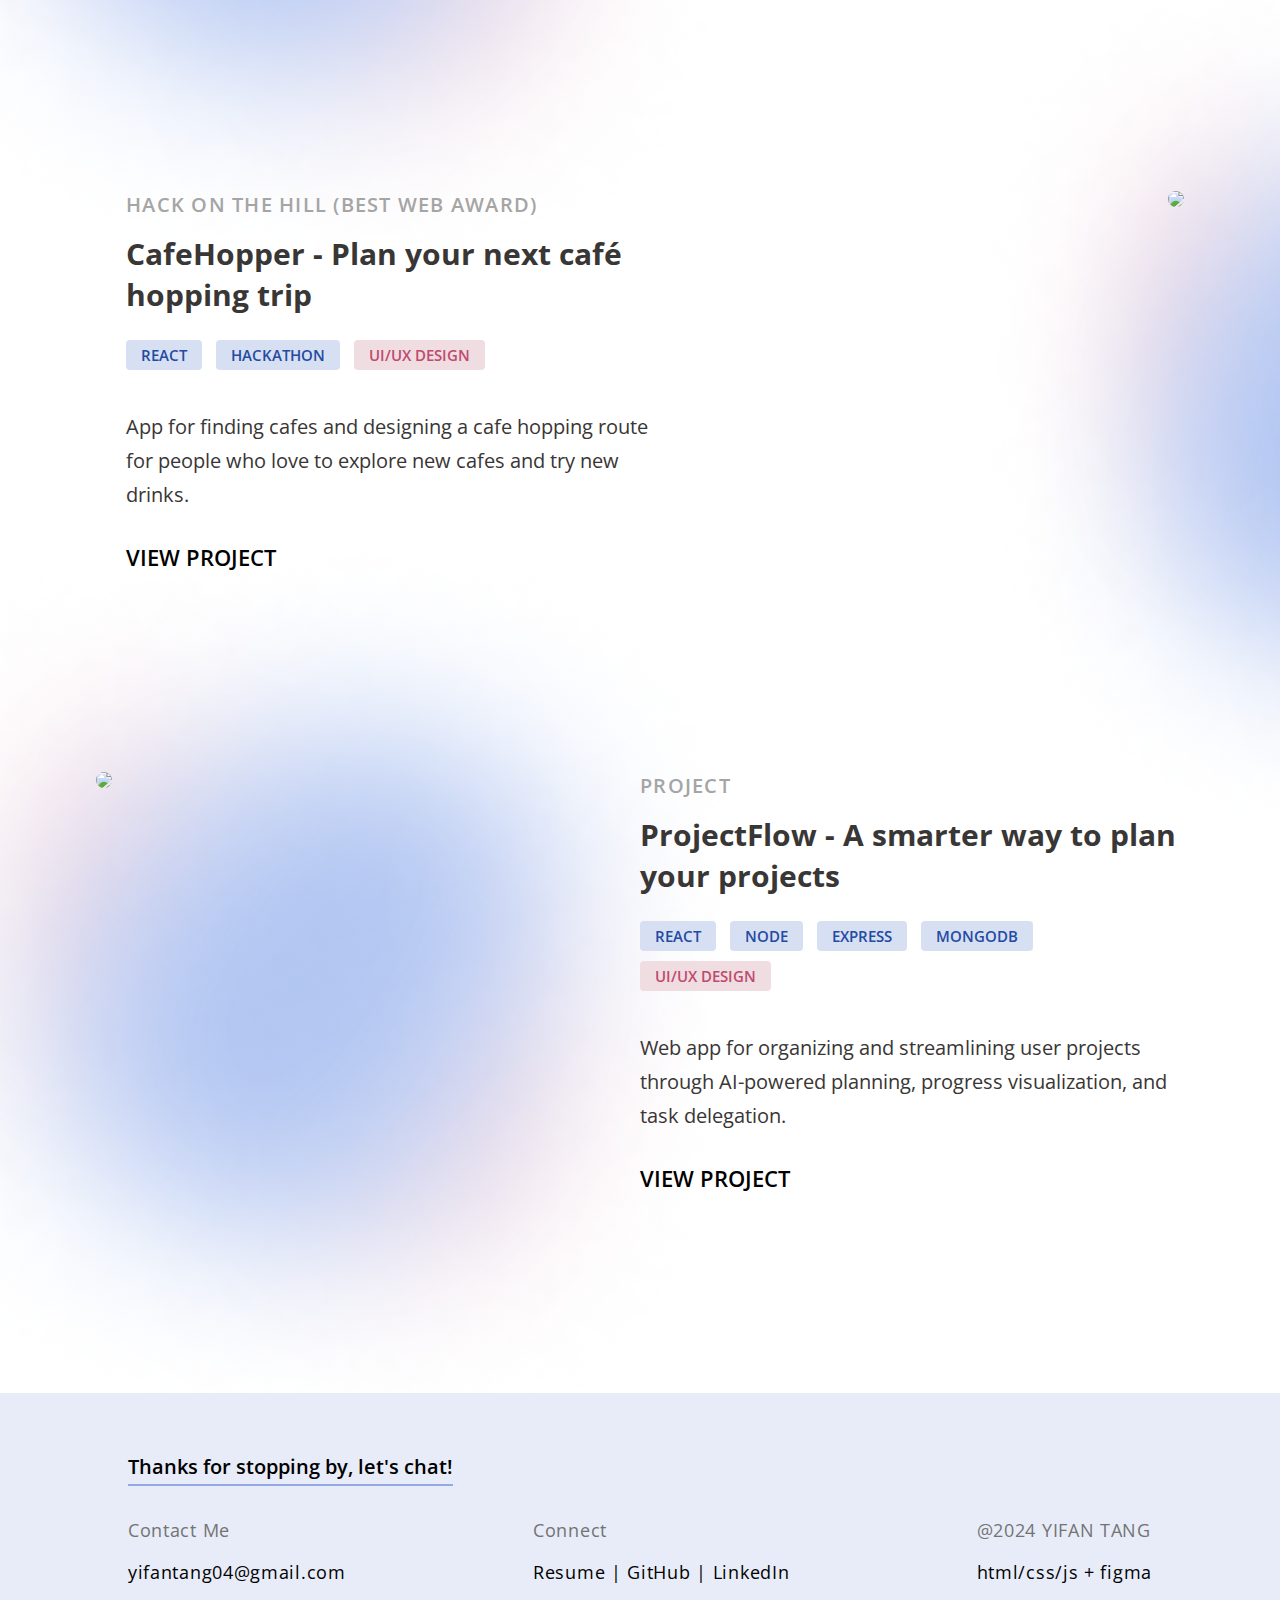
==== commit 4b3503e9: "Added images" ====
--- a/index.html
+++ b/index.html
@@ -11,6 +11,8 @@
       href="https://fonts.googleapis.com/css2?family=Open+Sans:ital,wght@0,400;0,600;0,700;1,400;1,600;1,700&display=swap"
       rel="stylesheet"
     />
+    <link href="/assets/favicon.ico" rel="icon" type="image/x-icon" />
+    <link rel="shortcut icon" href="assets/favicon.ico" type="image/x-icon" />
     <script src="scripts/index.js" defer></script>
   </head>
   <body>
@@ -53,6 +55,8 @@
           height="60"
           viewBox="0 0 130 130"
           fill="none"
+          href="#work-section"
+          class="js-scroll-link"
         >
           <path
             d="M22 51L65 78.041L108 51"
@@ -88,7 +92,9 @@
               <div class="attribute-tag pink">UI/UX DESIGN</div>
             </div>
             <p>
-              Integrating external website into bank website by redesigning blah blah blah blah.
+              Worked on their client-side website to design and integrate new pages into the site.
+              Collaborated with many cross-functional teams such as UI/UX designers, data
+              scientists, and worked closely with stakeholders to deliver products.
             </p>
             <!-- <a href="" class="view-project-btn">VIEW PROJECT</a> -->
           </div>
@@ -101,7 +107,7 @@
         <div class="project right">
           <div class="project__description">
             <p>LA HACKS</p>
-            <h1>BioQuest - Nature identification mobile app</h1>
+            <h1>BioQuest - Nature classification app</h1>
             <div class="attributes">
               <div class="attribute-tag purple">REACT NATIVE</div>
               <div class="attribute-tag purple">MOBILE APP</div>
@@ -112,7 +118,13 @@
               BioQuest is a mobile app available for iOS and Android that revolutionizes outdoor
               exploration.
             </p>
-            <a href="" class="view-project-btn">VIEW PROJECT</a>
+            <a
+              href="https://github.com/warrickhe/YAEW"
+              rel="noopener"
+              target="_blank"
+              class="view-project-btn"
+              >VIEW PROJECT</a
+            >
           </div>
           <div class="project__image">
             <img src="https://fakeimg.pl/450x450/D9D9D9/909090" />
@@ -128,14 +140,20 @@
             <p>HACK WITH A PRO (3RD PLACE)</p>
             <h1>Our Fridge - Easy ingredient sharing amongst friends</h1>
             <div class="attributes">
-              <div class="attribute-tag purple">REACT JS</div>
+              <div class="attribute-tag purple">REACT</div>
               <div class="attribute-tag purple">HACKATHON</div>
             </div>
             <p>
               An easy ingredient sharing website that allows users to share leftover ingredients
               with their friends through a communal fridge.
             </p>
-            <a href="" class="view-project-btn">VIEW PROJECT</a>
+            <a
+              href="https://github.com/hailenwashere/hackwapro"
+              rel="noopener"
+              target="_blank"
+              class="view-project-btn"
+              >VIEW PROJECT</a
+            >
           </div>
         </div>
         <div class="project right">
@@ -143,7 +161,7 @@
             <p>HACK ON THE HILL (BEST WEB AWARD)</p>
             <h1>CafeHopper - Plan your next café hopping trip</h1>
             <div class="attributes">
-              <div class="attribute-tag purple">REACT JS</div>
+              <div class="attribute-tag purple">REACT</div>
               <div class="attribute-tag purple">HACKATHON</div>
               <div class="attribute-tag pink">UI/UX DESIGN</div>
             </div>
@@ -151,7 +169,13 @@
               App for finding cafes and designing a cafe hopping route for people who love to
               explore new cafes and try new drinks.
             </p>
-            <a href="" class="view-project-btn">VIEW PROJECT</a>
+            <a
+              href="https://github.com/warrickhe/CafeHopper"
+              rel="noopener"
+              target="_blank"
+              class="view-project-btn"
+              >VIEW PROJECT</a
+            >
           </div>
           <div class="project__image">
             <img src="https://fakeimg.pl/450x450/D9D9D9/909090" />
@@ -167,15 +191,23 @@
             <p>PROJECT</p>
             <h1>ProjectFlow - A smarter way to plan your projects</h1>
             <div class="attributes">
-              <div class="attribute-tag purple">REACT JS</div>
-              <div class="attribute-tag purple">NODE JS</div>
+              <div class="attribute-tag purple">REACT</div>
+              <div class="attribute-tag purple">NODE</div>
+              <div class="attribute-tag purple">EXPRESS</div>
+              <div class="attribute-tag purple">MONGODB</div>
               <div class="attribute-tag pink">UI/UX DESIGN</div>
             </div>
             <p>
               Web app for organizing and streamlining user projects through AI-powered planning,
               progress visualization, and task delegation.
             </p>
-            <a href="" class="view-project-btn">VIEW PROJECT</a>
+            <a
+              href="https://github.com/yifan441/ProjectFlow"
+              rel="noopener"
+              target="_blank"
+              class="view-project-btn"
+              >VIEW PROJECT</a
+            >
           </div>
         </div>
         <!-- <div class="project right">
@@ -208,8 +240,13 @@
         <div>
           <p>Connect</p>
           <p>
-            <a href="" target="_blank" rel="noopener">Resume</a> |
-            <a href="https://github.com/yifan441" target="_blank" rel="noopener">GitHub</a> |
+            <a
+              href="https://drive.google.com/file/d/1B1faExwahN-UI_M6HQO4Zd6vg0gzUHmi/view?usp=sharing"
+              target="_blank"
+              rel="noopener"
+              >Resume</a
+            >
+            | <a href="https://github.com/yifan441" target="_blank" rel="noopener">GitHub</a> |
             <a href="https://www.linkedin.com/in/yifan-tang/" target="_blank" rel="noopener"
               >LinkedIn</a
             >
--- a/styles/index.css
+++ b/styles/index.css
@@ -75,6 +75,7 @@
 #down-caret {
   position: absolute;
   bottom: 0%;
+  cursor: pointer;
 }
 
 #landing-section > div > p:nth-child(4) {
@@ -190,6 +191,10 @@
   font-weight: 700;
 }
 
+.project__description > p:nth-of-type(2) {
+  line-height: 1.7;
+}
+
 .attributes {
   margin-bottom: 30px;
 }
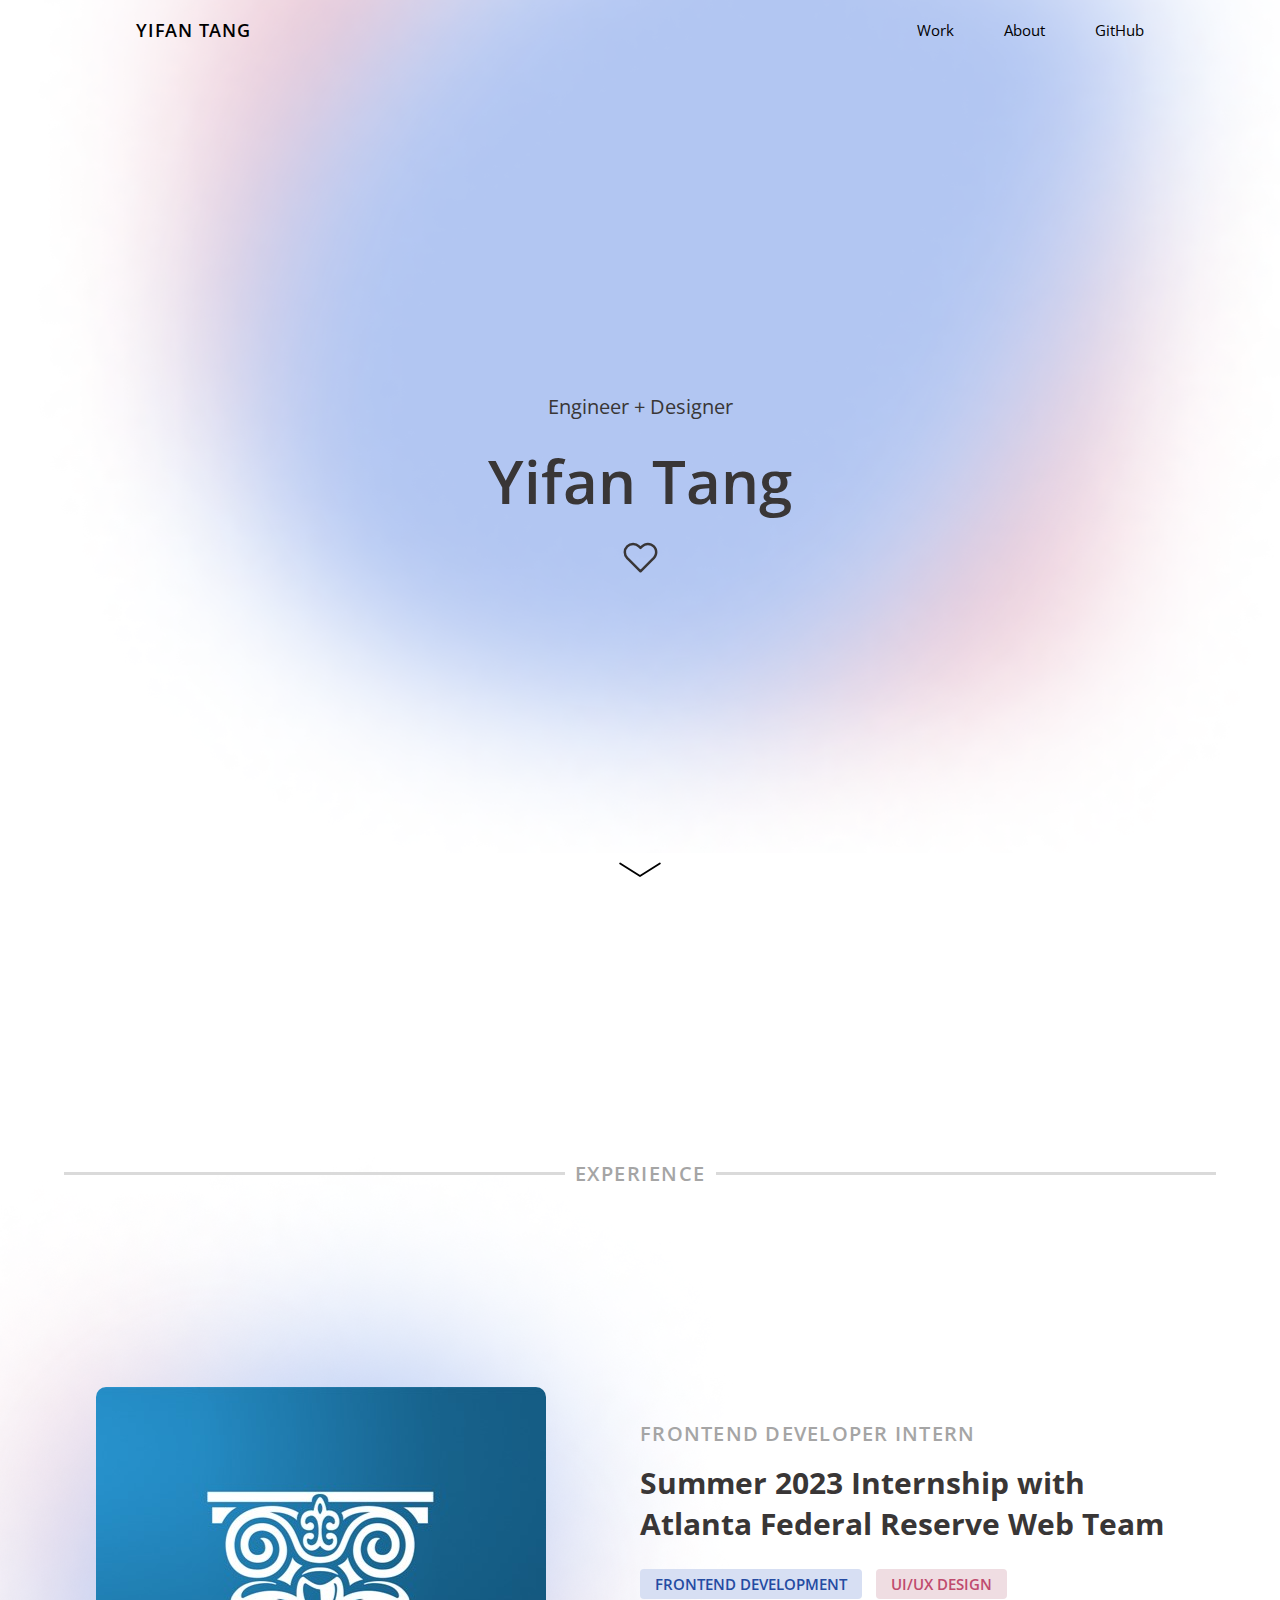
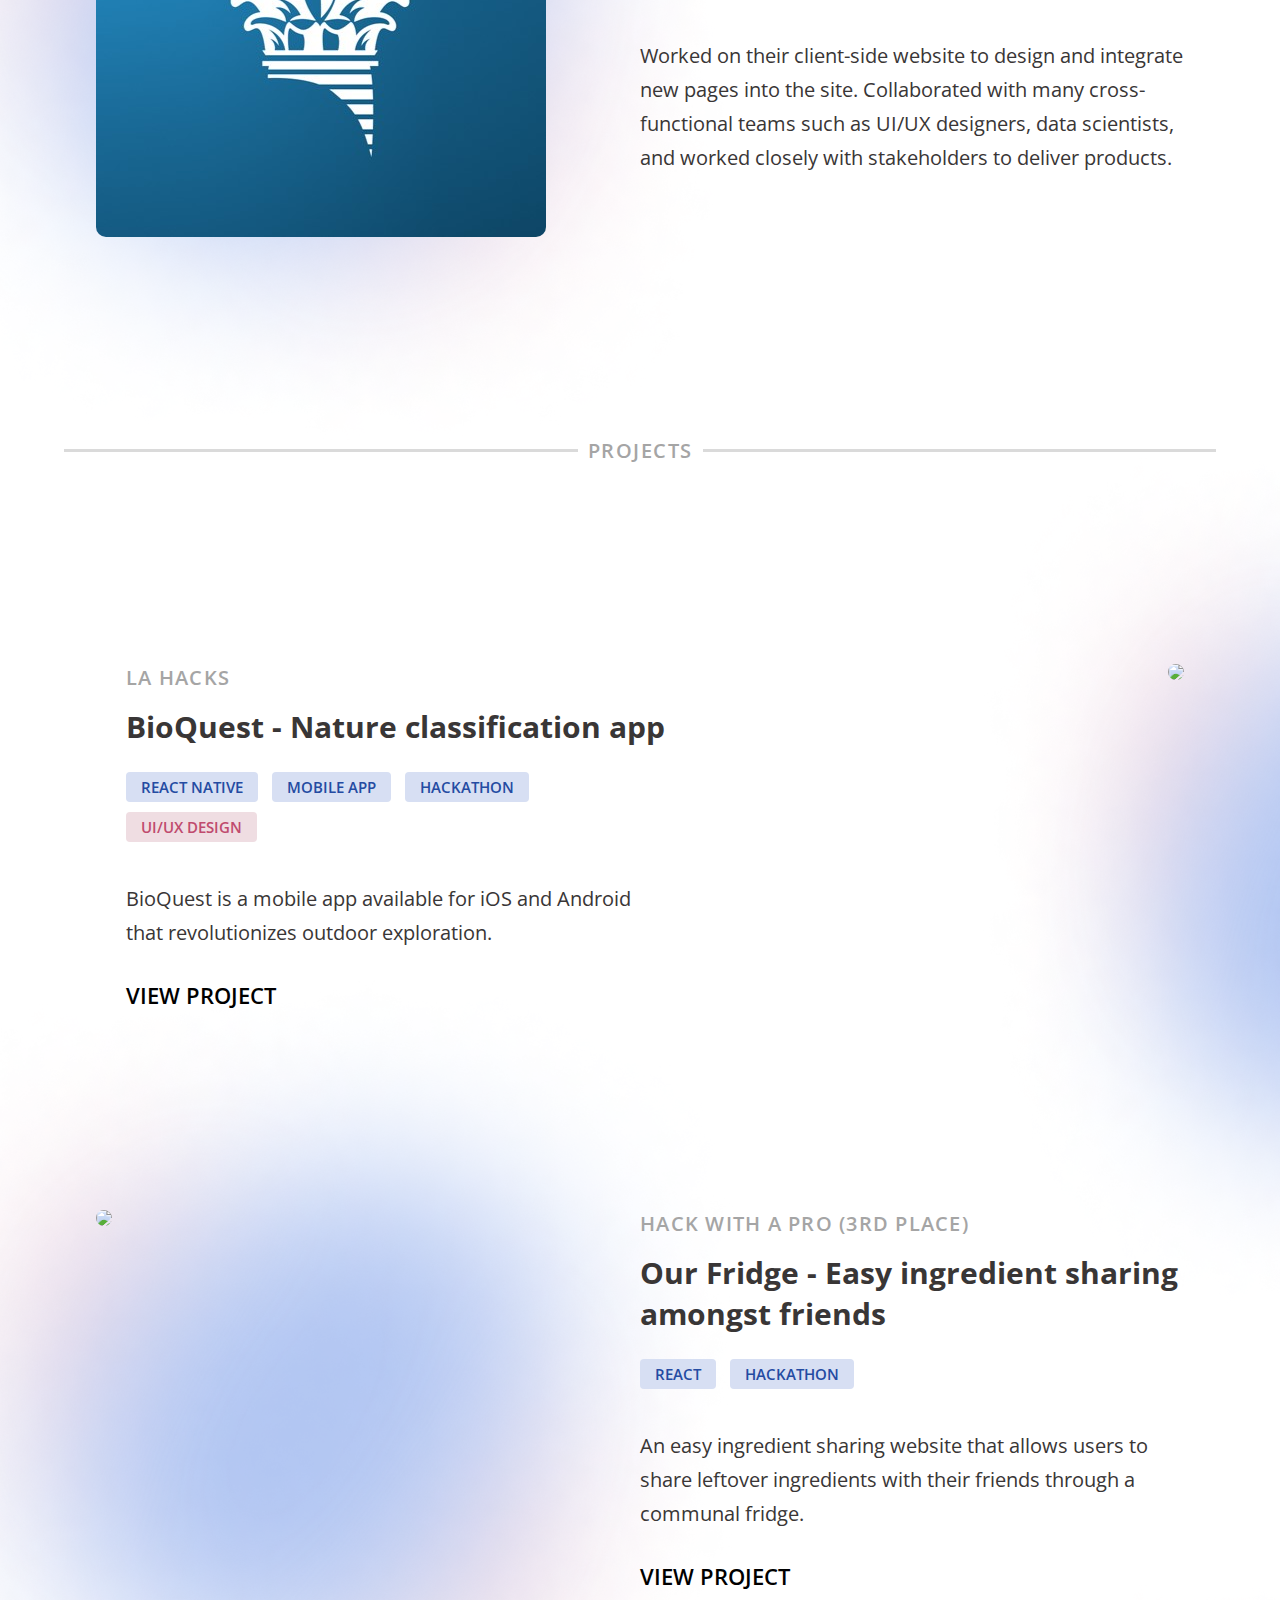
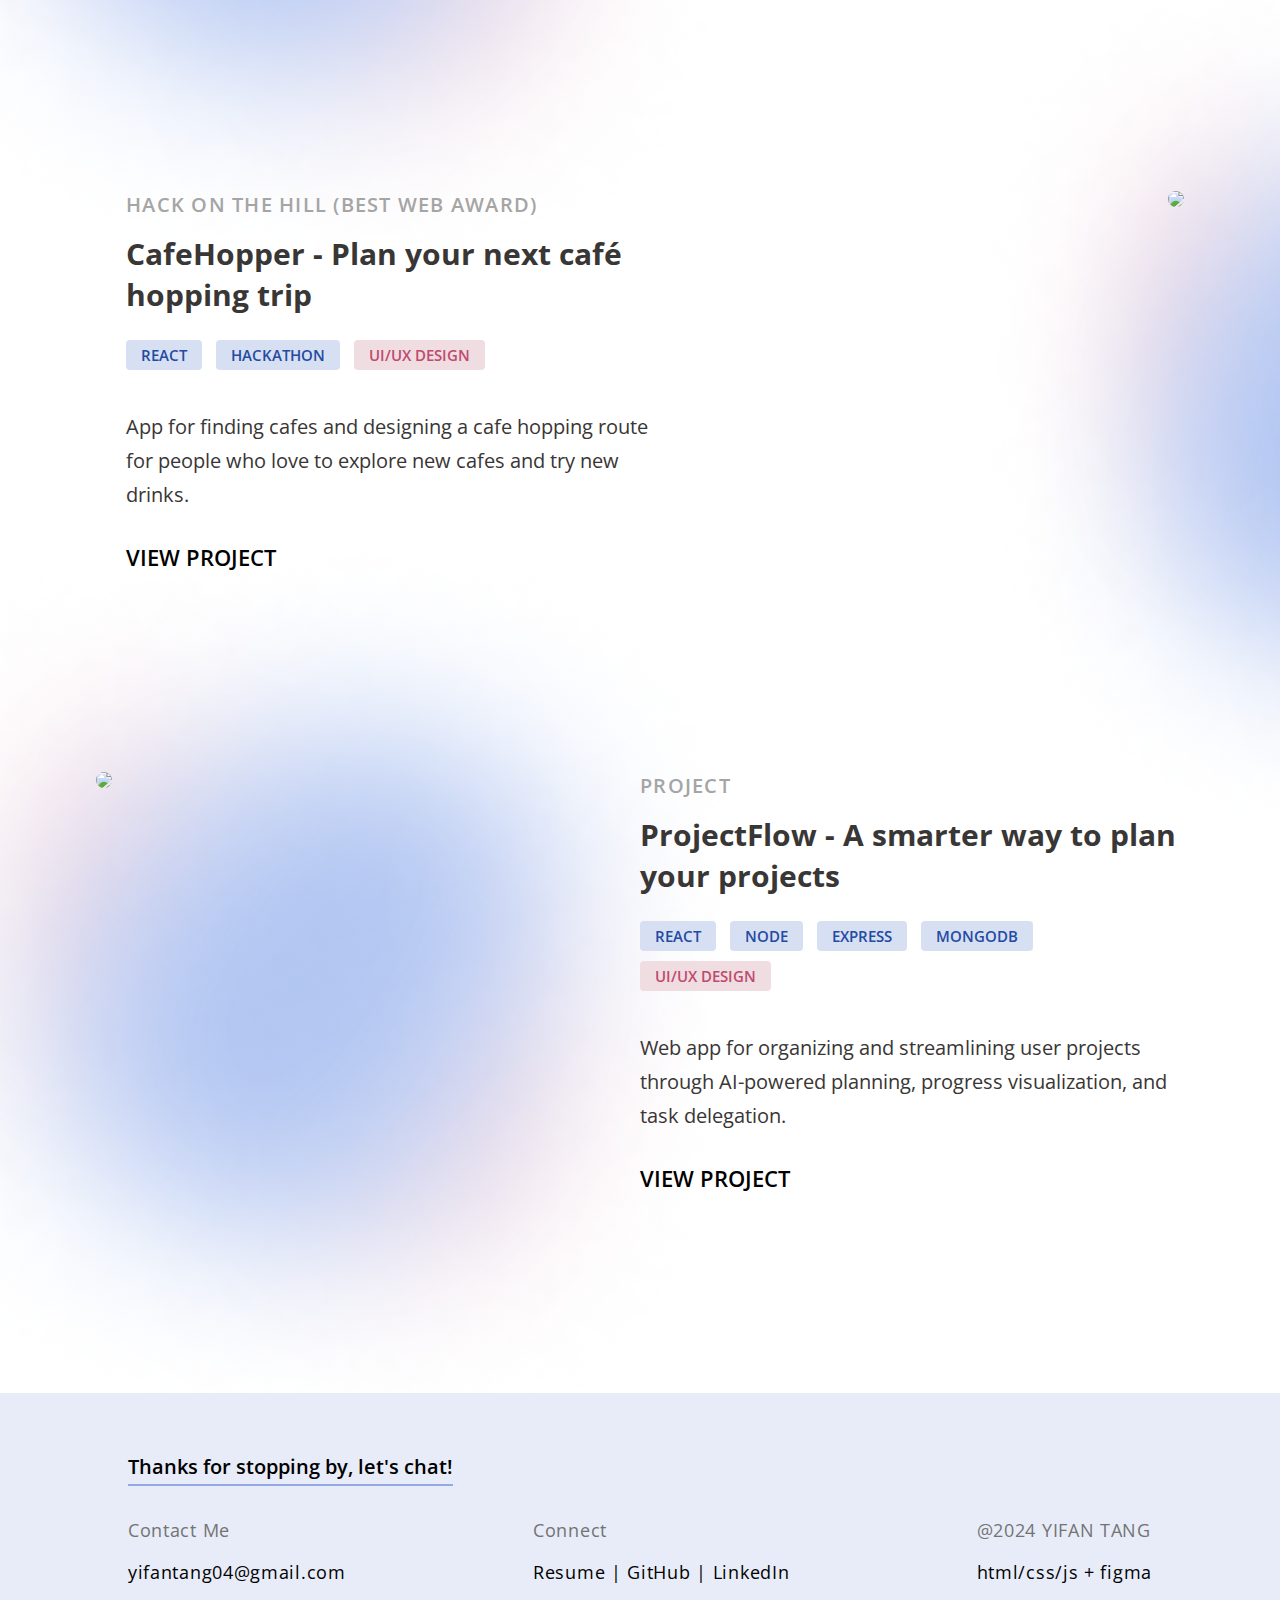
==== commit 8778c92b: "Seperated out svg into their own files" ====
--- a/index.html
+++ b/index.html
@@ -32,40 +32,15 @@
         <div>
           <p>Engineer + Designer</p>
           <p>Yifan Tang</p>
-          <svg
-            xmlns="http://www.w3.org/2000/svg"
-            width="35"
-            height="31"
-            viewBox="0 0 35 31"
-            fill="none"
-          >
-            <path
-              d="M30.7604 4.3589C29.9943 3.59241 29.0846 2.98437 28.0835 2.56953C27.0823 2.15468 26.0092 1.94116 24.9254 1.94116C23.8417 1.94116 22.7686 2.15468 21.7674 2.56953C20.7662 2.98437 19.8566 3.59241 19.0904 4.3589L17.5004 5.9489L15.9104 4.3589C14.3629 2.81136 12.264 1.94196 10.0754 1.94196C7.88687 1.94196 5.78796 2.81136 4.24042 4.3589C2.69288 5.90644 1.82349 8.00535 1.82349 10.1939C1.82349 12.3824 2.69288 14.4814 4.24042 16.0289L5.83042 17.6189L17.5004 29.2889L29.1704 17.6189L30.7604 16.0289C31.5269 15.2628 32.135 14.3531 32.5498 13.3519C32.9646 12.3507 33.1782 11.2776 33.1782 10.1939C33.1782 9.11017 32.9646 8.03706 32.5498 7.03587C32.135 6.03468 31.5269 5.12503 30.7604 4.3589Z"
-              stroke="#393636"
-              stroke-width="2.5"
-              stroke-linecap="round"
-              stroke-linejoin="round"
-            />
-          </svg>
-        </div>
-        <svg
+          <img src="assets/icons/heart.svg" alt="heart" class="heart-icon" />
+        </div>
+        <img
+          src="assets/icons/down-caret.svg"
           id="down-caret"
-          xmlns="http://www.w3.org/2000/svg"
-          width="60"
-          height="60"
-          viewBox="0 0 130 130"
-          fill="none"
+          class="js-scroll-link"
           href="#work-section"
-          class="js-scroll-link"
-        >
-          <path
-            d="M22 51L65 78.041L108 51"
-            stroke="black"
-            stroke-width="4"
-            stroke-linecap="round"
-            stroke-linejoin="round"
-          />
-        </svg>
+          alt="down caret"
+        />
       </section>
       <section id="work-section">
         <!-- TODO: add a scroll back to top button -->
--- a/styles/index.css
+++ b/styles/index.css
@@ -58,7 +58,9 @@
   padding: 10px;
 }
 
-#landing-section svg {
+#landing-section .heart-icon {
+  margin-left: auto;
+  margin-right: auto;
   padding: 10px;
 }
 
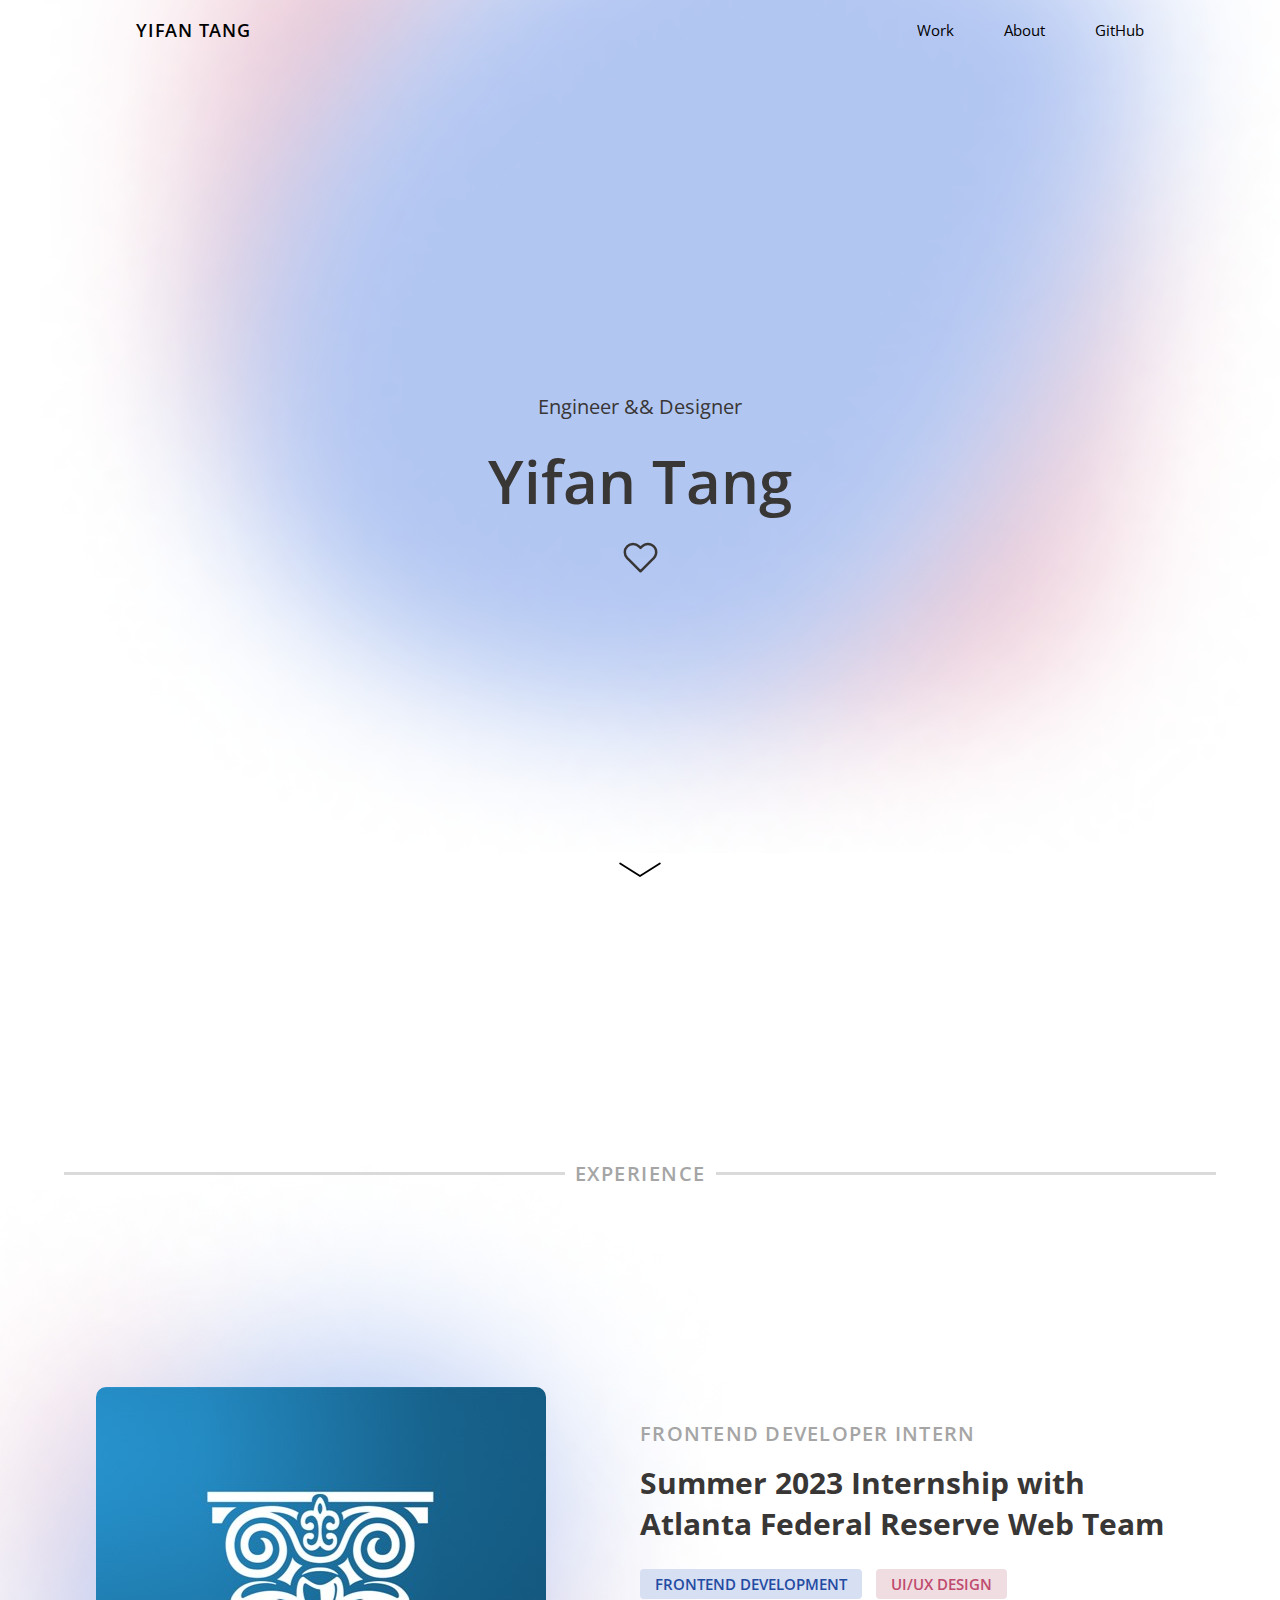
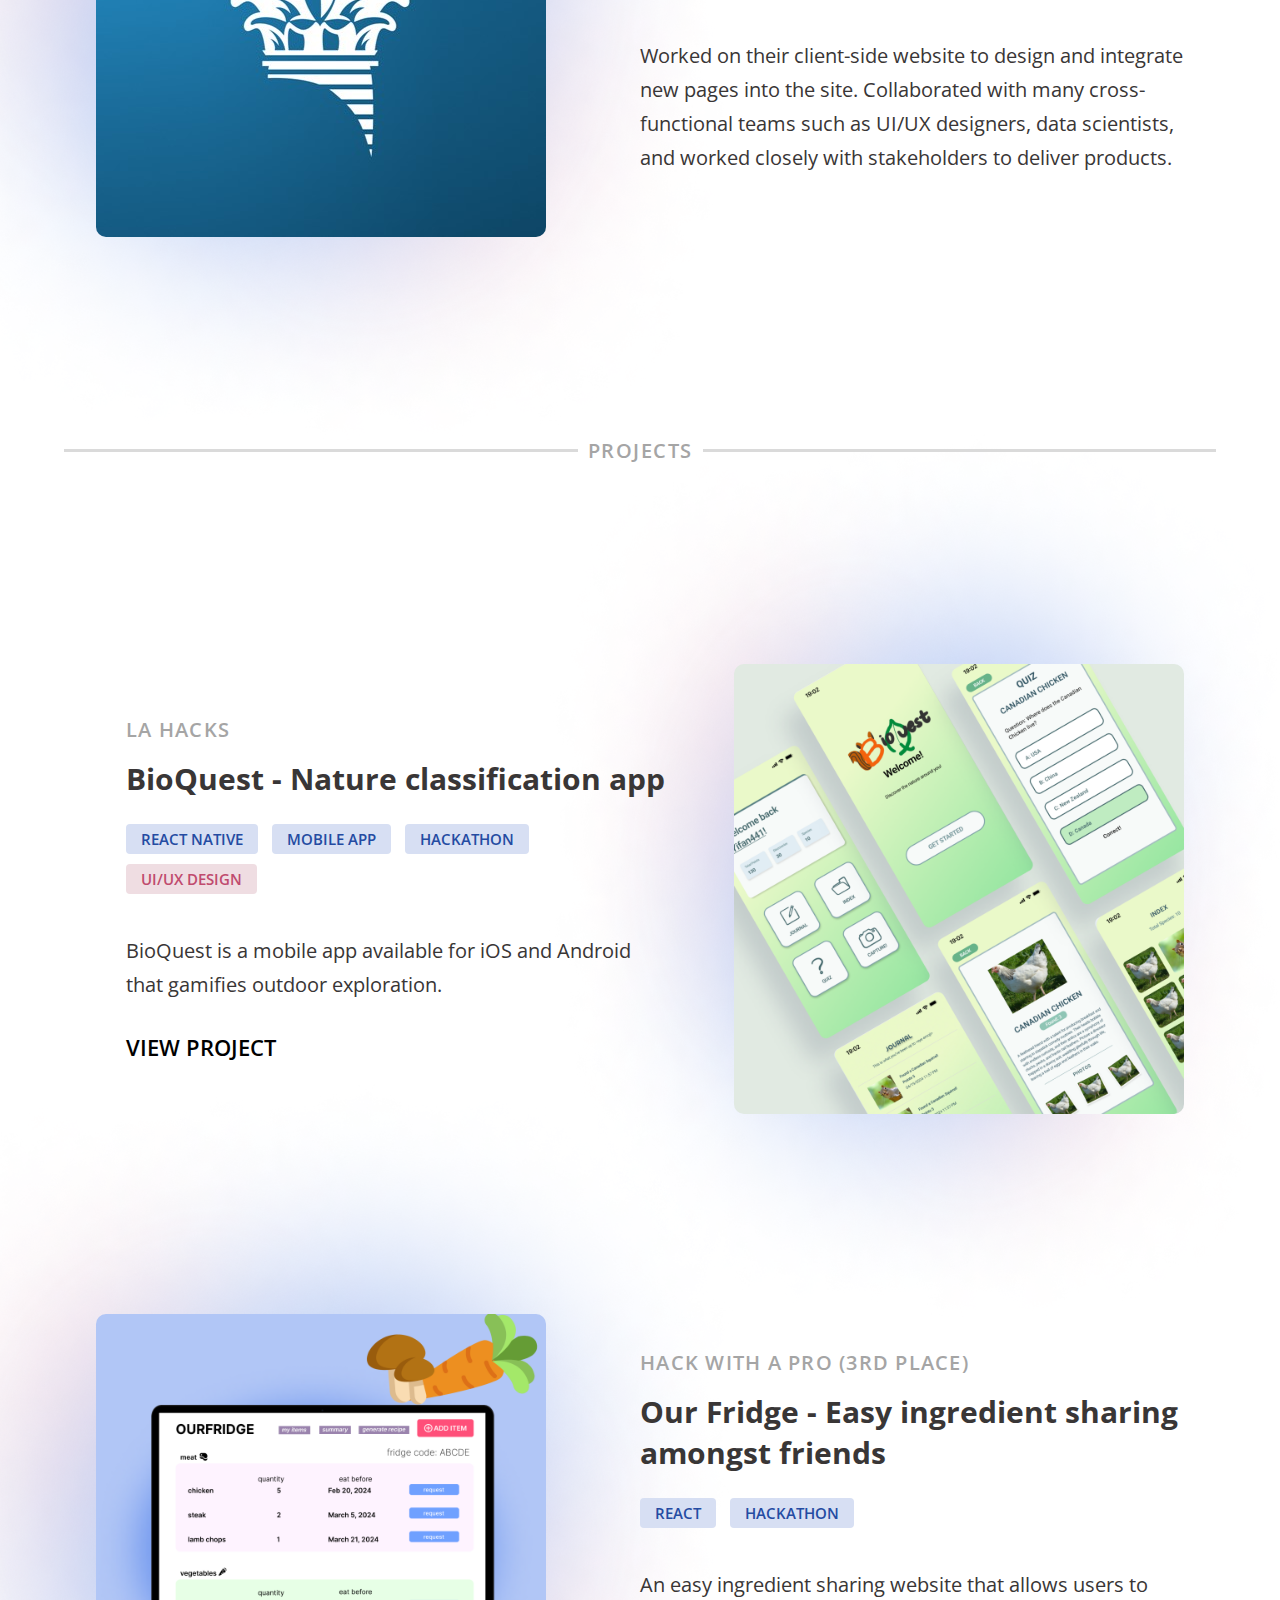
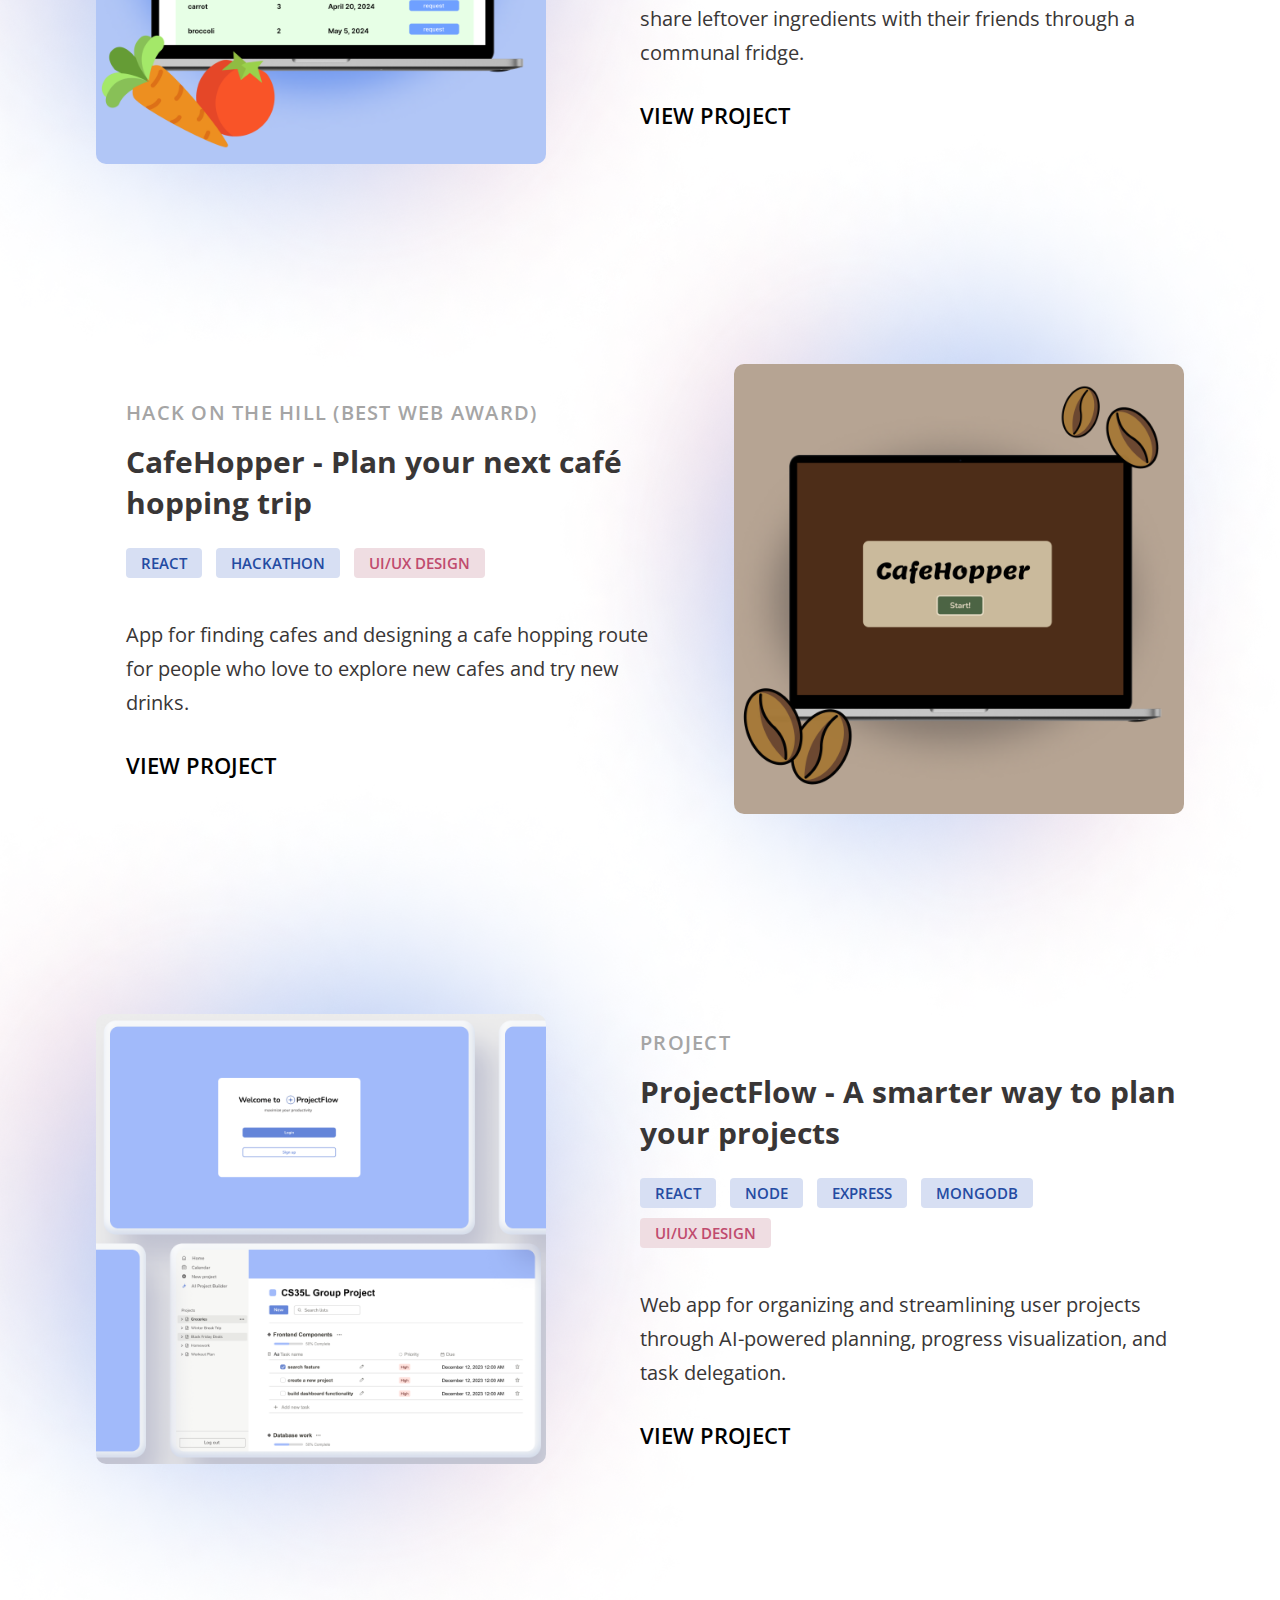
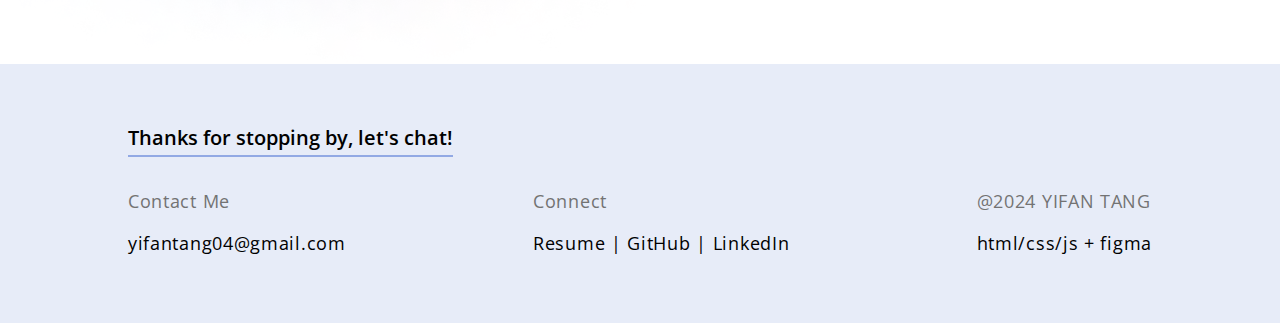
==== commit 8f3a96a6: "Added project pictures" ====
--- a/index.html
+++ b/index.html
@@ -30,7 +30,7 @@
     <main>
       <section id="landing-section">
         <div>
-          <p>Engineer + Designer</p>
+          <p>Engineer && Designer</p>
           <p>Yifan Tang</p>
           <img src="assets/icons/heart.svg" alt="heart" class="heart-icon" />
         </div>
@@ -67,9 +67,9 @@
               <div class="attribute-tag pink">UI/UX DESIGN</div>
             </div>
             <p>
-              Worked on their client-side website to design and integrate new pages into the site.
-              Collaborated with many cross-functional teams such as UI/UX designers, data
-              scientists, and worked closely with stakeholders to deliver products.
+              Worked on their client-side website to design and integrate new pages into the site. Collaborated with
+              many cross-functional teams such as UI/UX designers, data scientists, and worked closely with stakeholders
+              to deliver products.
             </p>
             <!-- <a href="" class="view-project-btn">VIEW PROJECT</a> -->
           </div>
@@ -89,26 +89,19 @@
               <div class="attribute-tag purple">HACKATHON</div>
               <div class="attribute-tag pink">UI/UX DESIGN</div>
             </div>
-            <p>
-              BioQuest is a mobile app available for iOS and Android that revolutionizes outdoor
-              exploration.
-            </p>
-            <a
-              href="https://github.com/warrickhe/YAEW"
-              rel="noopener"
-              target="_blank"
-              class="view-project-btn"
-              >VIEW PROJECT</a
-            >
-          </div>
-          <div class="project__image">
-            <img src="https://fakeimg.pl/450x450/D9D9D9/909090" />
+            <p>BioQuest is a mobile app available for iOS and Android that gamifies outdoor exploration.</p>
+            <a href="https://github.com/warrickhe/YAEW" rel="noopener" target="_blank" class="view-project-btn"
+              >VIEW PROJECT</a
+            >
+          </div>
+          <div class="project__image">
+            <img src="assets/images/project_bioquest.png" width="450" height="450" alt="Mockup of BioQuest app" />
             <img src="assets/images/mini-landing-gradient.png" class="mini-gradient" />
           </div>
         </div>
         <div class="project">
           <div class="project__image">
-            <img src="https://fakeimg.pl/450x450/D9D9D9/909090" />
+            <img src="assets/images/project_ourfridge.png" width="450" height="450" alt="Mockup of OurFridge app" />
             <img src="assets/images/mini-landing-gradient.png" class="mini-gradient" />
           </div>
           <div class="project__description">
@@ -119,14 +112,10 @@
               <div class="attribute-tag purple">HACKATHON</div>
             </div>
             <p>
-              An easy ingredient sharing website that allows users to share leftover ingredients
-              with their friends through a communal fridge.
-            </p>
-            <a
-              href="https://github.com/hailenwashere/hackwapro"
-              rel="noopener"
-              target="_blank"
-              class="view-project-btn"
+              An easy ingredient sharing website that allows users to share leftover ingredients with their friends
+              through a communal fridge.
+            </p>
+            <a href="https://github.com/hailenwashere/hackwapro" rel="noopener" target="_blank" class="view-project-btn"
               >VIEW PROJECT</a
             >
           </div>
@@ -141,25 +130,21 @@
               <div class="attribute-tag pink">UI/UX DESIGN</div>
             </div>
             <p>
-              App for finding cafes and designing a cafe hopping route for people who love to
-              explore new cafes and try new drinks.
-            </p>
-            <a
-              href="https://github.com/warrickhe/CafeHopper"
-              rel="noopener"
-              target="_blank"
-              class="view-project-btn"
-              >VIEW PROJECT</a
-            >
-          </div>
-          <div class="project__image">
-            <img src="https://fakeimg.pl/450x450/D9D9D9/909090" />
+              App for finding cafes and designing a cafe hopping route for people who love to explore new cafes and try
+              new drinks.
+            </p>
+            <a href="https://github.com/warrickhe/CafeHopper" rel="noopener" target="_blank" class="view-project-btn"
+              >VIEW PROJECT</a
+            >
+          </div>
+          <div class="project__image">
+            <img src="assets/images/projects_cafehopper.png" width="450" height="450" alt="Mockup of CafeHopper app" />
             <img src="assets/images/mini-landing-gradient.png" class="mini-gradient" />
           </div>
         </div>
         <div class="project">
           <div class="project__image">
-            <img src="https://fakeimg.pl/450x450/D9D9D9/909090" />
+            <img src="assets/images/project_projectflow.png" width="450" height="450" alt="Mockup of ProjectFlow app" />
             <img src="assets/images/mini-landing-gradient.png" class="mini-gradient" />
           </div>
           <div class="project__description">
@@ -173,14 +158,10 @@
               <div class="attribute-tag pink">UI/UX DESIGN</div>
             </div>
             <p>
-              Web app for organizing and streamlining user projects through AI-powered planning,
-              progress visualization, and task delegation.
-            </p>
-            <a
-              href="https://github.com/yifan441/ProjectFlow"
-              rel="noopener"
-              target="_blank"
-              class="view-project-btn"
+              Web app for organizing and streamlining user projects through AI-powered planning, progress visualization,
+              and task delegation.
+            </p>
+            <a href="https://github.com/yifan441/ProjectFlow" rel="noopener" target="_blank" class="view-project-btn"
               >VIEW PROJECT</a
             >
           </div>
@@ -222,9 +203,7 @@
               >Resume</a
             >
             | <a href="https://github.com/yifan441" target="_blank" rel="noopener">GitHub</a> |
-            <a href="https://www.linkedin.com/in/yifan-tang/" target="_blank" rel="noopener"
-              >LinkedIn</a
-            >
+            <a href="https://www.linkedin.com/in/yifan-tang/" target="_blank" rel="noopener">LinkedIn</a>
           </p>
         </div>
         <div>
